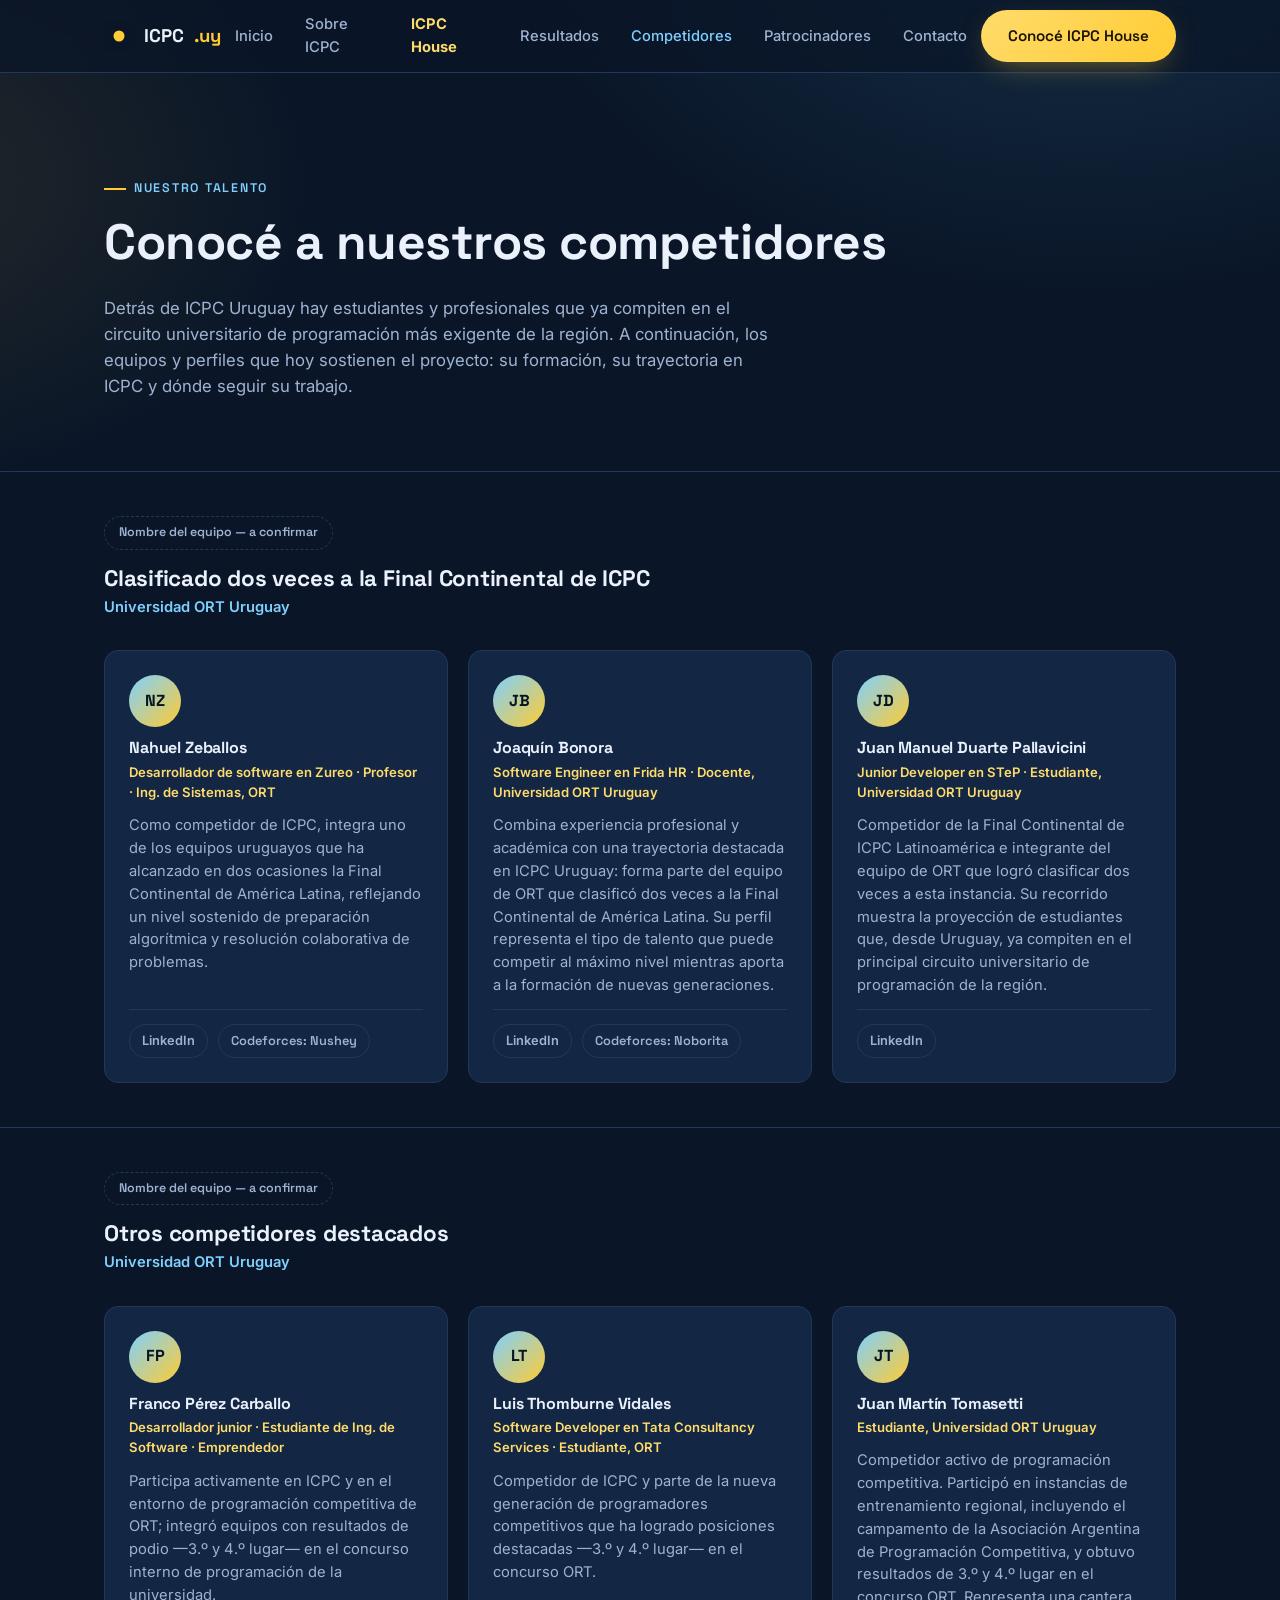
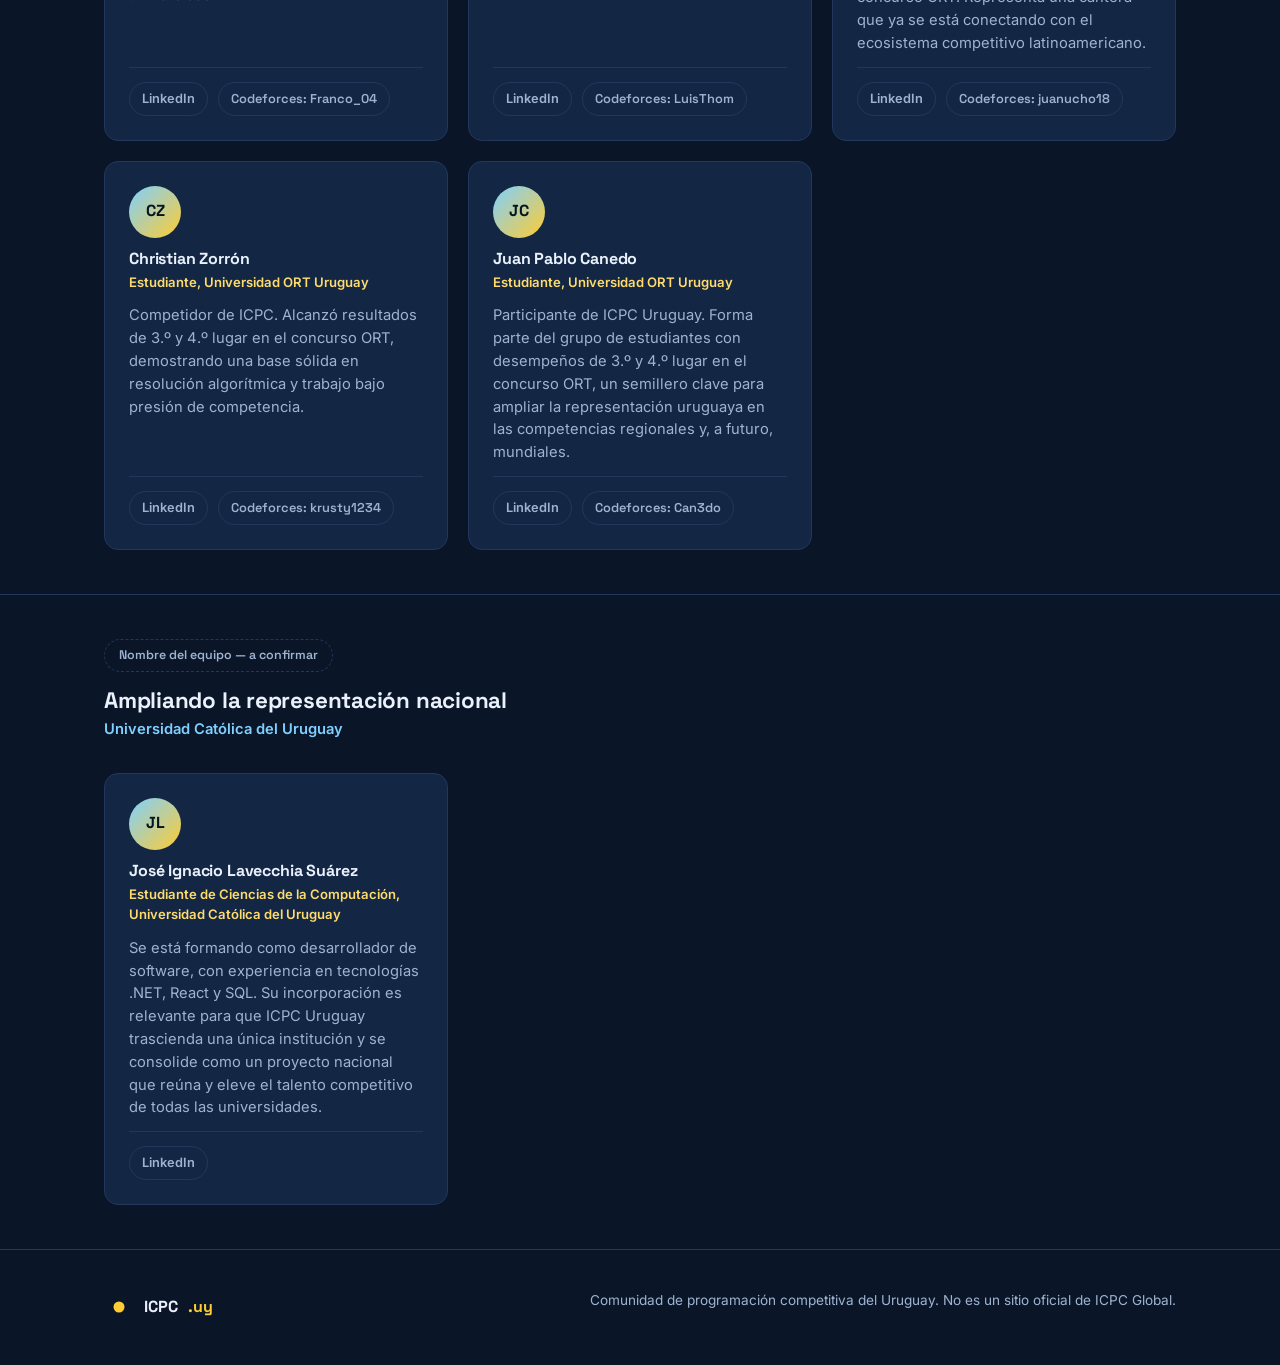
==== competidores.html @ 6113891c "Agregar página de Competidores agrupada por equipos Nueva página competidores.html con 3 bloques de " ====
<!doctype html>
<html lang="es-UY">
<head>
  <meta charset="UTF-8">
  <meta name="viewport" content="width=device-width, initial-scale=1">
  <title>Competidores — ICPC Uruguay</title>
  <meta name="description" content="Conocé a los equipos y competidores de ICPC Uruguay: estudiantes y profesionales que ya compiten en la Final Continental de ICPC Latinoamérica.">
  <link rel="icon" href="assets/favicon.svg" type="image/svg+xml">
  <link rel="preconnect" href="https://fonts.googleapis.com">
  <link rel="preconnect" href="https://fonts.gstatic.com" crossorigin>
  <link href="https://fonts.googleapis.com/css2?family=Inter:wght@400;500;600;700&family=Space+Grotesk:wght@500;600;700&display=swap" rel="stylesheet">
  <link rel="stylesheet" href="css/style.css">

  <meta property="og:title" content="Competidores — ICPC Uruguay">
  <meta property="og:description" content="Conocé a los equipos y competidores de ICPC Uruguay.">
  <meta property="og:type" content="website">
  <meta property="og:url" content="https://icpc.uy/competidores.html">
</head>
<body>

  <header class="site-header" id="site-header">
    <div class="container">
      <a href="index.html#inicio" class="brand">
        <span class="sun">
          <svg viewBox="0 0 64 64" xmlns="http://www.w3.org/2000/svg" aria-hidden="true">
            <circle cx="32" cy="32" r="16" fill="#ffcc33"/>
          </svg>
        </span>
        ICPC<span class="uy">.uy</span>
      </a>

      <nav class="main-nav" id="main-nav">
        <a href="index.html#inicio">Inicio</a>
        <a href="index.html#sobre-icpc">Sobre ICPC</a>
        <a href="index.html#icpc-house" class="highlight">ICPC House</a>
        <a href="index.html#resultados">Resultados</a>
        <a href="competidores.html" class="is-active">Competidores</a>
        <a href="index.html#patrocinadores">Patrocinadores</a>
        <a href="index.html#contacto">Contacto</a>
      </nav>

      <div class="header-cta">
        <a href="index.html#icpc-house" class="btn btn-primary">Conocé ICPC House</a>
        <button class="nav-toggle" id="nav-toggle" aria-label="Abrir menú" aria-expanded="false">
          <svg width="20" height="20" viewBox="0 0 24 24" fill="none" stroke="currentColor" stroke-width="2"><path d="M3 6h18M3 12h18M3 18h18"/></svg>
        </button>
      </div>
    </div>
  </header>

  <main>

    <!-- PAGE HEADER -->
    <section class="page-header">
      <div class="container">
        <div class="eyebrow">Nuestro talento</div>
        <h1 style="font-size:clamp(2.1rem,4.2vw,3.1rem);">Conocé a nuestros competidores</h1>
        <p class="page-lede">
          Detrás de ICPC Uruguay hay estudiantes y profesionales que ya compiten en el circuito universitario
          de programación más exigente de la región. A continuación, los equipos y perfiles que hoy sostienen
          el proyecto: su formación, su trayectoria en ICPC y dónde seguir su trabajo.
        </p>
      </div>
    </section>

    <!-- EQUIPO 1 -->
    <section class="section team-block">
      <div class="container">
        <div class="team-head">
          <span class="team-name-placeholder">Nombre del equipo — a confirmar</span>
          <h3>Clasificado dos veces a la Final Continental de ICPC</h3>
          <p class="team-tag">Universidad ORT Uruguay</p>
        </div>

        <div class="members-grid">
          <div class="member-card">
            <div class="member-avatar">NZ</div>
            <h4>Nahuel Zeballos</h4>
            <p class="member-role">Desarrollador de software en Zureo · Profesor · Ing. de Sistemas, ORT</p>
            <p class="member-bio">
              Como competidor de ICPC, integra uno de los equipos uruguayos que ha alcanzado en dos ocasiones
              la Final Continental de América Latina, reflejando un nivel sostenido de preparación algorítmica
              y resolución colaborativa de problemas.
            </p>
            <div class="member-links">
              <a href="https://www.linkedin.com/in/nahuel-zeballos/" target="_blank" rel="noopener">LinkedIn</a>
              <a class="cf" href="https://codeforces.com/profile/Nushey" target="_blank" rel="noopener">Codeforces: Nushey</a>
            </div>
          </div>

          <div class="member-card">
            <div class="member-avatar">JB</div>
            <h4>Joaquín Bonora</h4>
            <p class="member-role">Software Engineer en Frida HR · Docente, Universidad ORT Uruguay</p>
            <p class="member-bio">
              Combina experiencia profesional y académica con una trayectoria destacada en ICPC Uruguay: forma
              parte del equipo de ORT que clasificó dos veces a la Final Continental de América Latina. Su perfil
              representa el tipo de talento que puede competir al máximo nivel mientras aporta a la formación de
              nuevas generaciones.
            </p>
            <div class="member-links">
              <a href="https://www.linkedin.com/in/joaquin-bonora/" target="_blank" rel="noopener">LinkedIn</a>
              <a class="cf" href="https://codeforces.com/profile/Noborita" target="_blank" rel="noopener">Codeforces: Noborita</a>
            </div>
          </div>

          <div class="member-card">
            <div class="member-avatar">JD</div>
            <h4>Juan Manuel Duarte Pallavicini</h4>
            <p class="member-role">Junior Developer en STeP · Estudiante, Universidad ORT Uruguay</p>
            <p class="member-bio">
              Competidor de la Final Continental de ICPC Latinoamérica e integrante del equipo de ORT que logró
              clasificar dos veces a esta instancia. Su recorrido muestra la proyección de estudiantes que, desde
              Uruguay, ya compiten en el principal circuito universitario de programación de la región.
            </p>
            <div class="member-links">
              <a href="https://www.linkedin.com/in/juan-manuel-duarte-pallavicini/" target="_blank" rel="noopener">LinkedIn</a>
            </div>
          </div>
        </div>
      </div>
    </section>

    <!-- EQUIPO 2 -->
    <section class="section team-block">
      <div class="container">
        <div class="team-head">
          <span class="team-name-placeholder">Nombre del equipo — a confirmar</span>
          <h3>Otros competidores destacados</h3>
          <p class="team-tag">Universidad ORT Uruguay</p>
        </div>

        <div class="members-grid">
          <div class="member-card">
            <div class="member-avatar">FP</div>
            <h4>Franco Pérez Carballo</h4>
            <p class="member-role">Desarrollador junior · Estudiante de Ing. de Software · Emprendedor</p>
            <p class="member-bio">
              Participa activamente en ICPC y en el entorno de programación competitiva de ORT; integró equipos
              con resultados de podio —3.º y 4.º lugar— en el concurso interno de programación de la universidad.
            </p>
            <div class="member-links">
              <a href="https://www.linkedin.com/in/franco-perez-carballo/" target="_blank" rel="noopener">LinkedIn</a>
              <a class="cf" href="https://codeforces.com/profile/Franco_04" target="_blank" rel="noopener">Codeforces: Franco_04</a>
            </div>
          </div>

          <div class="member-card">
            <div class="member-avatar">LT</div>
            <h4>Luis Thomburne Vidales</h4>
            <p class="member-role">Software Developer en Tata Consultancy Services · Estudiante, ORT</p>
            <p class="member-bio">
              Competidor de ICPC y parte de la nueva generación de programadores competitivos que ha logrado
              posiciones destacadas —3.º y 4.º lugar— en el concurso ORT.
            </p>
            <div class="member-links">
              <a href="https://www.linkedin.com/in/luis-thomburne-vidales-6b3995282/" target="_blank" rel="noopener">LinkedIn</a>
              <a class="cf" href="https://codeforces.com/profile/LuisThom" target="_blank" rel="noopener">Codeforces: LuisThom</a>
            </div>
          </div>

          <div class="member-card">
            <div class="member-avatar">JT</div>
            <h4>Juan Martín Tomasetti</h4>
            <p class="member-role">Estudiante, Universidad ORT Uruguay</p>
            <p class="member-bio">
              Competidor activo de programación competitiva. Participó en instancias de entrenamiento regional,
              incluyendo el campamento de la Asociación Argentina de Programación Competitiva, y obtuvo resultados
              de 3.º y 4.º lugar en el concurso ORT. Representa una cantera que ya se está conectando con el
              ecosistema competitivo latinoamericano.
            </p>
            <div class="member-links">
              <a href="https://www.linkedin.com/in/juan-tomasetti/" target="_blank" rel="noopener">LinkedIn</a>
              <a class="cf" href="https://codeforces.com/profile/juanucho18" target="_blank" rel="noopener">Codeforces: juanucho18</a>
            </div>
          </div>

          <div class="member-card">
            <div class="member-avatar">CZ</div>
            <h4>Christian Zorrón</h4>
            <p class="member-role">Estudiante, Universidad ORT Uruguay</p>
            <p class="member-bio">
              Competidor de ICPC. Alcanzó resultados de 3.º y 4.º lugar en el concurso ORT, demostrando una base
              sólida en resolución algorítmica y trabajo bajo presión de competencia.
            </p>
            <div class="member-links">
              <a href="https://www.linkedin.com/in/christian-zorr%C3%B3n-260400266/" target="_blank" rel="noopener">LinkedIn</a>
              <a class="cf" href="https://codeforces.com/profile/krusty1234" target="_blank" rel="noopener">Codeforces: krusty1234</a>
            </div>
          </div>

          <div class="member-card">
            <div class="member-avatar">JC</div>
            <h4>Juan Pablo Canedo</h4>
            <p class="member-role">Estudiante, Universidad ORT Uruguay</p>
            <p class="member-bio">
              Participante de ICPC Uruguay. Forma parte del grupo de estudiantes con desempeños de 3.º y 4.º
              lugar en el concurso ORT, un semillero clave para ampliar la representación uruguaya en las
              competencias regionales y, a futuro, mundiales.
            </p>
            <div class="member-links">
              <a href="https://www.linkedin.com/in/juan-pablo-canedo-249768367/" target="_blank" rel="noopener">LinkedIn</a>
              <a class="cf" href="https://codeforces.com/profile/Can3do" target="_blank" rel="noopener">Codeforces: Can3do</a>
            </div>
          </div>
        </div>
      </div>
    </section>

    <!-- EQUIPO 3 -->
    <section class="section team-block">
      <div class="container">
        <div class="team-head">
          <span class="team-name-placeholder">Nombre del equipo — a confirmar</span>
          <h3>Ampliando la representación nacional</h3>
          <p class="team-tag">Universidad Católica del Uruguay</p>
        </div>

        <div class="members-grid">
          <div class="member-card">
            <div class="member-avatar">JL</div>
            <h4>José Ignacio Lavecchia Suárez</h4>
            <p class="member-role">Estudiante de Ciencias de la Computación, Universidad Católica del Uruguay</p>
            <p class="member-bio">
              Se está formando como desarrollador de software, con experiencia en tecnologías .NET, React y SQL.
              Su incorporación es relevante para que ICPC Uruguay trascienda una única institución y se consolide
              como un proyecto nacional que reúna y eleve el talento competitivo de todas las universidades.
            </p>
            <div class="member-links">
              <a href="https://www.linkedin.com/in/jose-ignacio-lavecchia-suarez/" target="_blank" rel="noopener">LinkedIn</a>
            </div>
          </div>
        </div>
      </div>
    </section>

  </main>

  <footer>
    <div class="container footer-row">
      <div class="brand" style="font-size:1rem;">
        <span class="sun">
          <svg viewBox="0 0 64 64" xmlns="http://www.w3.org/2000/svg" aria-hidden="true"><circle cx="32" cy="32" r="16" fill="#ffcc33"/></svg>
        </span>
        ICPC<span class="uy">.uy</span>
      </div>
      <p class="footer-note">Comunidad de programación competitiva del Uruguay. No es un sitio oficial de ICPC Global.</p>
    </div>
  </footer>

  <script src="js/main.js"></script>
</body>
</html>
---- css/style.css ----
/* ICPC Uruguay — estilos base */

:root {
  --bg: #0a1628;
  --bg-alt: #0f1e36;
  --surface: #132745;
  --surface-2: #17305a;
  --border: #22375c;
  --text: #eaf1fb;
  --text-dim: #9fb3d1;
  --sky: #4fb4e8;
  --sky-strong: #7fd0ff;
  --gold: #ffcc33;
  --gold-strong: #ffdb6b;
  --danger: #ff6b6b;
  --radius: 14px;
  --max: 1120px;
  --font-head: "Space Grotesk", "Inter", system-ui, sans-serif;
  --font-body: "Inter", system-ui, -apple-system, sans-serif;
}

* { box-sizing: border-box; }

html { scroll-behavior: smooth; }

body {
  margin: 0;
  background: var(--bg);
  color: var(--text);
  font-family: var(--font-body);
  line-height: 1.55;
  -webkit-font-smoothing: antialiased;
}

body::before {
  content: "";
  position: fixed;
  inset: 0;
  z-index: -1;
  background:
    radial-gradient(60rem 40rem at 85% -10%, rgba(79, 180, 232, 0.16), transparent 60%),
    radial-gradient(50rem 35rem at -10% 20%, rgba(255, 204, 51, 0.10), transparent 55%),
    var(--bg);
}

img, svg { max-width: 100%; display: block; }

a { color: inherit; text-decoration: none; }

.container {
  max-width: var(--max);
  margin: 0 auto;
  padding: 0 24px;
}

h1, h2, h3, h4 {
  font-family: var(--font-head);
  line-height: 1.15;
  margin: 0 0 .5em;
  letter-spacing: -0.01em;
}

h2 { font-size: clamp(1.7rem, 3.2vw, 2.4rem); }
h3 { font-size: 1.25rem; }

p { color: var(--text-dim); margin: 0 0 1em; }

.eyebrow {
  display: inline-flex;
  align-items: center;
  gap: 8px;
  font-family: var(--font-head);
  font-size: .78rem;
  font-weight: 600;
  letter-spacing: .14em;
  text-transform: uppercase;
  color: var(--sky-strong);
  margin-bottom: 14px;
}

.eyebrow::before {
  content: "";
  width: 22px;
  height: 2px;
  background: var(--gold);
  display: inline-block;
}

.section {
  padding: 96px 0;
  border-top: 1px solid var(--border);
}

.section-head {
  max-width: 640px;
  margin: 0 0 48px;
}

.section-head.center { margin-inline: auto; text-align: center; }

/* Buttons */
.btn {
  display: inline-flex;
  align-items: center;
  justify-content: center;
  gap: 8px;
  padding: 13px 26px;
  border-radius: 999px;
  font-family: var(--font-head);
  font-weight: 600;
  font-size: .95rem;
  border: 1px solid transparent;
  cursor: pointer;
  transition: transform .15s ease, box-shadow .15s ease, background .15s ease, border-color .15s ease;
  white-space: nowrap;
}

.btn:hover { transform: translateY(-2px); }

.btn-primary {
  background: linear-gradient(135deg, var(--gold-strong), var(--gold));
  color: #1a1200;
  box-shadow: 0 10px 30px -12px rgba(255, 204, 51, 0.55);
}

.btn-primary:hover { box-shadow: 0 14px 34px -10px rgba(255, 204, 51, 0.65); }

.btn-outline {
  background: transparent;
  color: var(--text);
  border-color: var(--border);
}

.btn-outline:hover { border-color: var(--sky); color: var(--sky-strong); }

.btn-sky {
  background: linear-gradient(135deg, var(--sky-strong), var(--sky));
  color: #051524;
}

/* Header */
.site-header {
  position: fixed;
  top: 0; left: 0; right: 0;
  z-index: 100;
  backdrop-filter: blur(14px);
  background: rgba(10, 22, 40, 0.72);
  border-bottom: 1px solid var(--border);
}

.site-header .container {
  display: flex;
  align-items: center;
  justify-content: space-between;
  height: 72px;
}

.brand {
  display: flex;
  align-items: center;
  gap: 10px;
  font-family: var(--font-head);
  font-weight: 700;
  font-size: 1.15rem;
}

.brand .sun {
  width: 30px; height: 30px;
  border-radius: 8px;
  background: var(--bg);
  display: grid;
  place-items: center;
}

.brand .sun svg { width: 22px; height: 22px; }

.brand .uy { color: var(--gold); }

nav.main-nav {
  display: flex;
  align-items: center;
  gap: 4px;
}

nav.main-nav a {
  padding: 10px 14px;
  border-radius: 999px;
  font-size: .92rem;
  font-weight: 500;
  color: var(--text-dim);
  transition: color .15s ease, background .15s ease;
}

nav.main-nav a:hover { color: var(--text); background: rgba(255,255,255,0.05); }

nav.main-nav a.is-active { color: var(--sky-strong); }

nav.main-nav a.highlight {
  color: var(--gold-strong);
  font-weight: 700;
}

.header-cta { display: flex; align-items: center; gap: 10px; }

.nav-toggle {
  display: none;
  background: transparent;
  border: 1px solid var(--border);
  border-radius: 10px;
  width: 42px; height: 42px;
  color: var(--text);
  cursor: pointer;
  align-items: center;
  justify-content: center;
}

/* Hero */
.hero {
  position: relative;
  padding: 172px 0 110px;
  overflow: hidden;
}

.hero-grid {
  display: grid;
  grid-template-columns: 1.1fr .9fr;
  gap: 56px;
  align-items: center;
}

.hero h1 {
  font-size: clamp(2.4rem, 5vw, 3.6rem);
}

.hero h1 .accent { color: var(--gold); }

.hero-lede {
  font-size: 1.1rem;
  max-width: 52ch;
}

.hero-actions {
  display: flex;
  gap: 14px;
  flex-wrap: wrap;
  margin-top: 30px;
}

.hero-stats {
  display: grid;
  grid-template-columns: repeat(3, 1fr);
  gap: 16px;
  margin-top: 56px;
  max-width: 640px;
}

.stat {
  padding: 18px;
  border: 1px solid var(--border);
  border-radius: var(--radius);
  background: rgba(255,255,255,0.02);
}

.stat .num {
  font-family: var(--font-head);
  font-size: 1.7rem;
  font-weight: 700;
  color: var(--sky-strong);
}

.stat .label {
  font-size: .82rem;
  color: var(--text-dim);
}

.hero-card {
  border: 1px solid var(--border);
  background: linear-gradient(180deg, var(--surface), var(--bg-alt));
  border-radius: 20px;
  padding: 28px;
  box-shadow: 0 30px 60px -30px rgba(0,0,0,0.6);
}

.hero-card .tag {
  display: inline-block;
  padding: 5px 12px;
  border-radius: 999px;
  background: rgba(255, 204, 51, 0.12);
  color: var(--gold-strong);
  font-size: .78rem;
  font-weight: 700;
  letter-spacing: .04em;
  margin-bottom: 16px;
}

.hero-card h3 { margin-bottom: 8px; }

.hero-card .deadline {
  display: flex;
  align-items: center;
  gap: 10px;
  margin-top: 20px;
  padding-top: 20px;
  border-top: 1px solid var(--border);
  font-family: var(--font-head);
  font-weight: 600;
  color: var(--sky-strong);
}

/* Logic path (about section) */
.path {
  display: grid;
  grid-template-columns: repeat(4, 1fr);
  gap: 16px;
}

.path-step {
  position: relative;
  padding: 22px 18px;
  border: 1px solid var(--border);
  border-radius: var(--radius);
  background: rgba(255,255,255,0.02);
}

.path-step .n {
  font-family: var(--font-head);
  font-size: .8rem;
  font-weight: 700;
  color: var(--gold);
  margin-bottom: 10px;
}

.path-step.is-current {
  border-color: var(--sky);
  background: rgba(79, 180, 232, 0.08);
}

.two-col {
  display: grid;
  grid-template-columns: 1fr 1fr;
  gap: 48px;
  align-items: start;
}

/* Timeline / results */
.timeline {
  display: grid;
  gap: 18px;
}

.timeline-item {
  display: grid;
  grid-template-columns: 90px 1fr;
  gap: 20px;
  padding: 20px 0;
  border-top: 1px solid var(--border);
}

.timeline-item:first-child { border-top: none; }

.timeline-item .year {
  font-family: var(--font-head);
  font-weight: 700;
  color: var(--gold-strong);
}

.timeline-item .badge {
  display: inline-block;
  margin-top: 8px;
  padding: 3px 10px;
  border-radius: 999px;
  background: rgba(79, 180, 232, 0.14);
  color: var(--sky-strong);
  font-size: .74rem;
  font-weight: 700;
}

/* ICPC House */
#icpc-house {
  background:
    linear-gradient(180deg, rgba(255, 204, 51, 0.05), transparent 40%),
    var(--bg-alt);
}

.house-banner {
  display: flex;
  align-items: center;
  justify-content: space-between;
  flex-wrap: wrap;
  gap: 20px;
  padding: 20px 26px;
  border-radius: var(--radius);
  border: 1px solid rgba(255, 204, 51, 0.35);
  background: rgba(255, 204, 51, 0.08);
  margin-bottom: 48px;
}

.house-banner .countdown-label {
  font-family: var(--font-head);
  font-weight: 700;
  color: var(--gold-strong);
}

.house-features {
  display: grid;
  grid-template-columns: repeat(3, 1fr);
  gap: 20px;
  margin: 40px 0;
}

.feature-card {
  padding: 26px;
  border-radius: var(--radius);
  border: 1px solid var(--border);
  background: var(--surface);
}

.feature-card .icon {
  width: 42px; height: 42px;
  border-radius: 12px;
  background: rgba(79, 180, 232, 0.14);
  display: grid;
  place-items: center;
  margin-bottom: 16px;
  color: var(--sky-strong);
}

.house-driver {
  display: flex;
  align-items: center;
  gap: 18px;
  flex-wrap: wrap;
  margin-top: 44px;
  padding: 26px;
  border-radius: var(--radius);
  border: 1px solid var(--border);
  background: rgba(255,255,255,0.02);
}

.driver-logo {
  font-family: var(--font-head);
  font-weight: 700;
  font-size: 1.2rem;
  padding: 12px 18px;
  border-radius: 10px;
  border: 1px solid var(--border);
  background: var(--bg);
  color: var(--text);
}

.house-steps {
  display: grid;
  grid-template-columns: repeat(3, 1fr);
  gap: 20px;
  margin-top: 40px;
}

.house-step {
  padding: 22px;
  border-radius: var(--radius);
  border: 1px dashed var(--border);
}

.house-step .n {
  display: inline-grid;
  place-items: center;
  width: 32px; height: 32px;
  border-radius: 999px;
  background: var(--sky);
  color: #051524;
  font-family: var(--font-head);
  font-weight: 700;
  margin-bottom: 12px;
}

/* Sponsors */
.sponsor-tiers { display: grid; gap: 28px; }

.sponsor-main {
  display: flex;
  align-items: center;
  gap: 24px;
  flex-wrap: wrap;
  padding: 30px;
  border-radius: var(--radius);
  border: 1px solid rgba(255, 204, 51, 0.35);
  background: rgba(255, 204, 51, 0.06);
}

.sponsor-grid {
  display: grid;
  grid-template-columns: repeat(4, 1fr);
  gap: 16px;
}

.sponsor-slot {
  padding: 28px 16px;
  border-radius: var(--radius);
  border: 1px dashed var(--border);
  text-align: center;
  color: var(--text-dim);
  font-size: .85rem;
}

/* Contact */
.contact-grid {
  display: grid;
  grid-template-columns: 1fr 1fr;
  gap: 40px;
}

.contact-card {
  padding: 30px;
  border-radius: var(--radius);
  border: 1px solid var(--border);
  background: var(--surface);
}

.contact-list { list-style: none; padding: 0; margin: 20px 0 0; display: grid; gap: 14px; }

.contact-list a {
  display: flex;
  align-items: center;
  gap: 12px;
  color: var(--text);
  font-weight: 600;
}

.contact-list a:hover { color: var(--sky-strong); }

/* Page header (subpages) */
.page-header {
  padding: 172px 0 56px;
}

.page-header .page-lede {
  max-width: 62ch;
  font-size: 1.05rem;
}

/* Competitors */
.team-block {
  padding: 44px 0;
  border-top: 1px solid var(--border);
}

.team-block:first-of-type {
  border-top: none;
  padding-top: 0;
}

.team-name-placeholder {
  display: inline-block;
  padding: 6px 14px;
  border-radius: 999px;
  border: 1px dashed var(--border);
  color: var(--text-dim);
  font-size: .78rem;
  font-family: var(--font-head);
  font-weight: 600;
  margin-bottom: 16px;
}

.team-head { margin-bottom: 32px; }

.team-head h3 {
  margin-bottom: 4px;
  font-size: 1.4rem;
}

.team-head .team-tag {
  margin: 0;
  color: var(--sky-strong);
  font-weight: 600;
  font-size: .92rem;
}

.members-grid {
  display: grid;
  grid-template-columns: repeat(3, 1fr);
  gap: 20px;
}

.member-card {
  display: flex;
  flex-direction: column;
  gap: 12px;
  padding: 24px;
  border-radius: var(--radius);
  border: 1px solid var(--border);
  background: var(--surface);
}

.member-avatar {
  width: 52px;
  height: 52px;
  border-radius: 50%;
  display: grid;
  place-items: center;
  background: linear-gradient(135deg, var(--sky-strong), var(--gold));
  color: #051524;
  font-family: var(--font-head);
  font-weight: 700;
  font-size: 1rem;
}

.member-card h4 { margin: 0; }

.member-role {
  margin: -8px 0 0;
  font-size: .82rem;
  font-weight: 600;
  color: var(--gold-strong);
}

.member-card p.member-bio {
  margin: 0;
  font-size: .92rem;
}

.member-links {
  display: flex;
  flex-wrap: wrap;
  gap: 10px;
  margin-top: auto;
  padding-top: 14px;
  border-top: 1px solid var(--border);
}

.member-links a {
  display: inline-flex;
  align-items: center;
  gap: 6px;
  padding: 6px 12px;
  border-radius: 999px;
  border: 1px solid var(--border);
  color: var(--text-dim);
  font-size: .8rem;
  font-weight: 600;
}

.member-links a:hover { color: var(--sky-strong); border-color: var(--sky); }

.member-links a.cf { font-family: "Space Grotesk", monospace; }

/* Footer */
footer {
  border-top: 1px solid var(--border);
  padding: 40px 0;
}

.footer-row {
  display: flex;
  justify-content: space-between;
  align-items: center;
  flex-wrap: wrap;
  gap: 16px;
}

.footer-note { font-size: .85rem; color: var(--text-dim); }

/* Responsive */
@media (max-width: 900px) {
  nav.main-nav { display: none; }
  .nav-toggle { display: inline-flex; }
  .hero-grid { grid-template-columns: 1fr; }
  .two-col { grid-template-columns: 1fr; }
  .path { grid-template-columns: repeat(2, 1fr); }
  .house-features { grid-template-columns: 1fr; }
  .house-steps { grid-template-columns: 1fr; }
  .sponsor-grid { grid-template-columns: repeat(2, 1fr); }
  .contact-grid { grid-template-columns: 1fr; }
  .hero-stats { grid-template-columns: repeat(3, 1fr); }
  .members-grid { grid-template-columns: 1fr; }
}

@media (max-width: 900px) {
  .site-header.nav-open nav.main-nav {
    display: flex;
    position: absolute;
    top: 72px; left: 0; right: 0;
    flex-direction: column;
    align-items: stretch;
    padding: 12px 24px 24px;
    background: var(--bg-alt);
    border-bottom: 1px solid var(--border);
    box-shadow: 0 20px 40px -20px rgba(0, 0, 0, 0.6);
    gap: 2px;
  }
}

@media (max-width: 560px) {
  .hero { padding-top: 140px; }
  .hero-stats { grid-template-columns: 1fr 1fr; }
  .page-header { padding-top: 140px; }
}
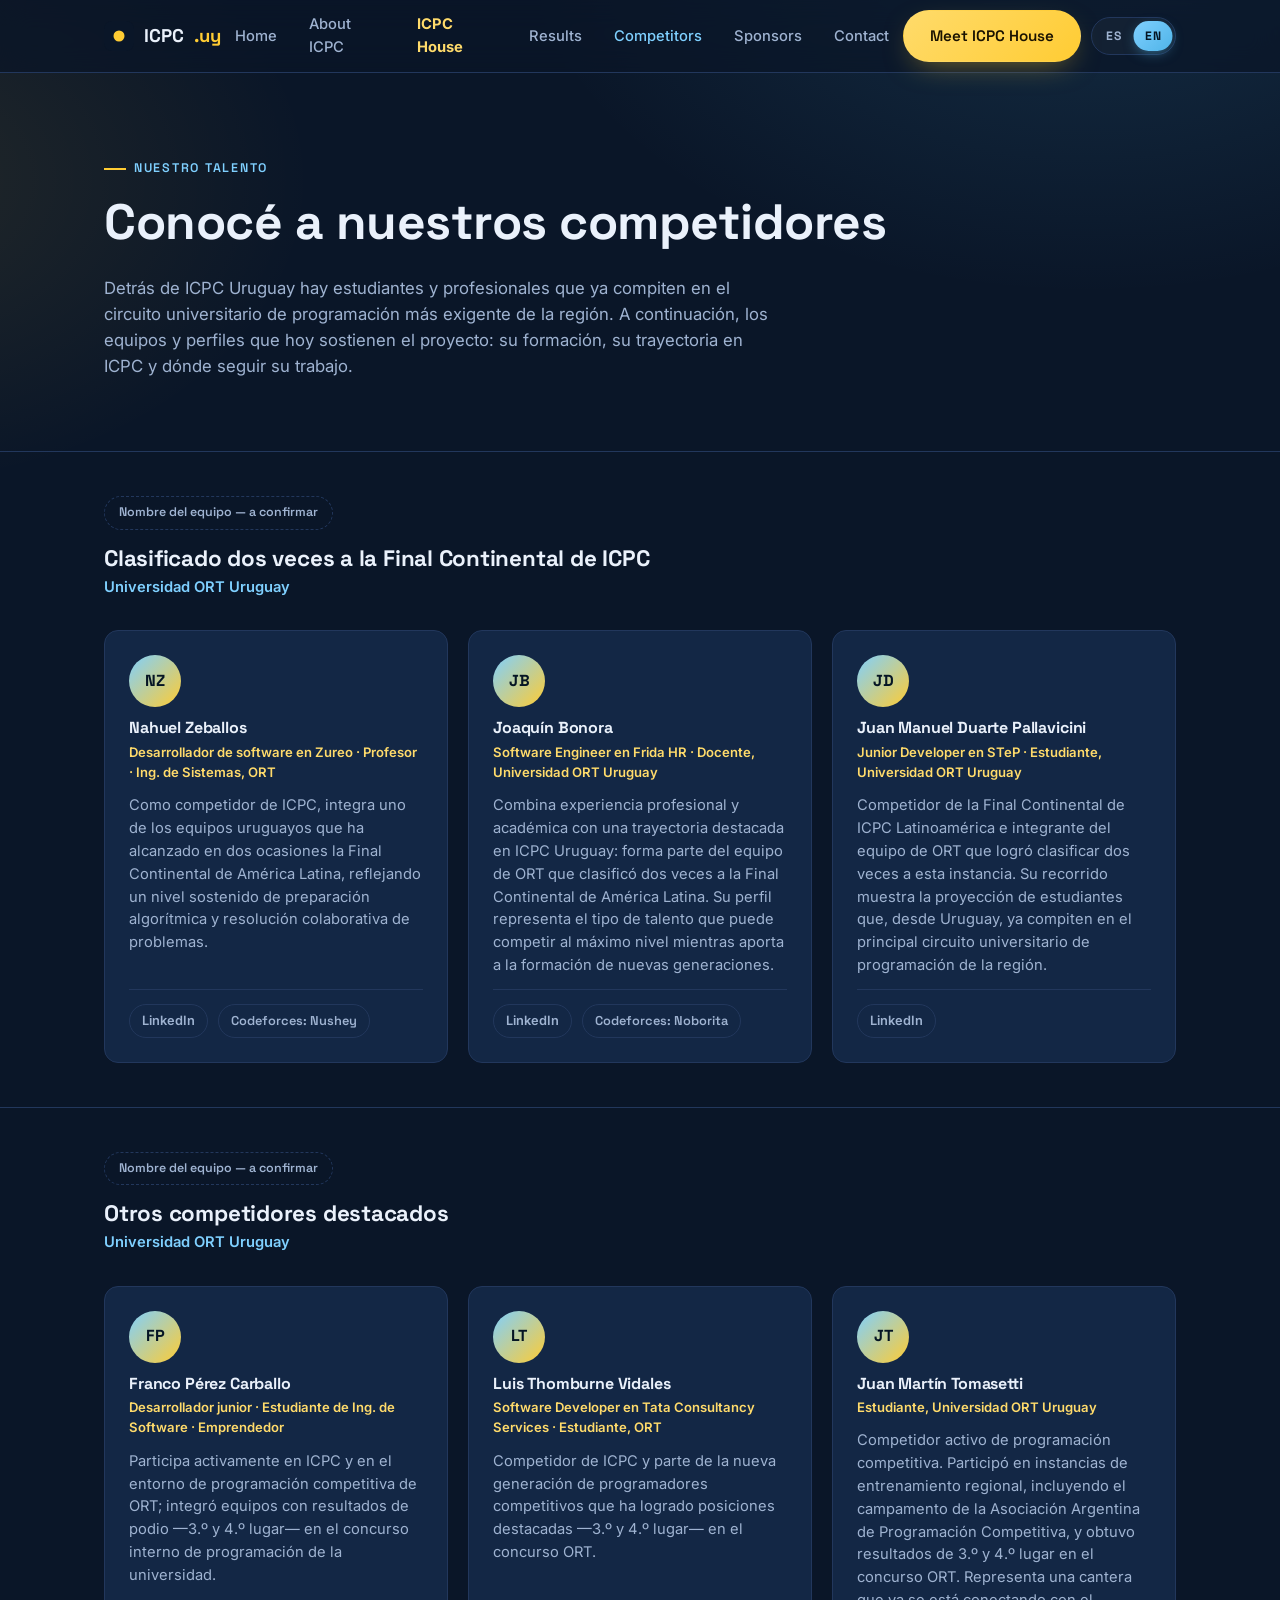
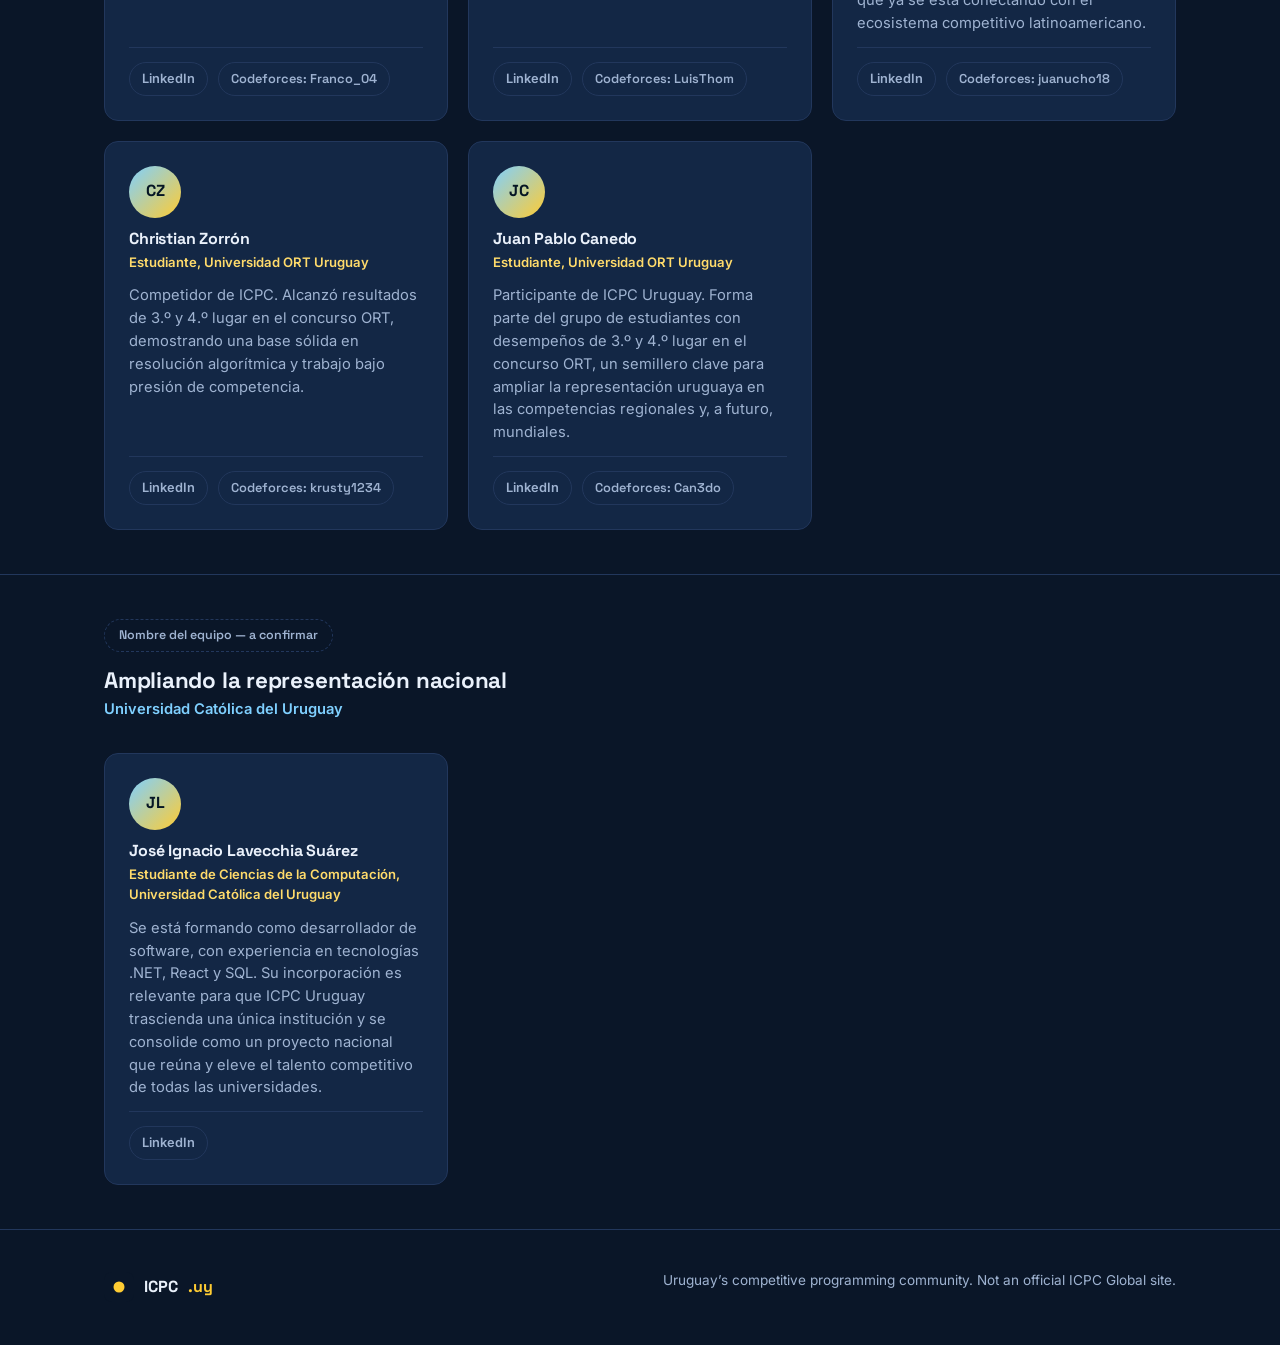
==== commit aab2b17a: "feat(competidores): agregar página de competidores agrupada por equipos Nueva página competidores.ht" ====
--- a/competidores.html
+++ b/competidores.html
@@ -9,7 +9,7 @@
   <link rel="preconnect" href="https://fonts.googleapis.com">
   <link rel="preconnect" href="https://fonts.gstatic.com" crossorigin>
   <link href="https://fonts.googleapis.com/css2?family=Inter:wght@400;500;600;700&family=Space+Grotesk:wght@500;600;700&display=swap" rel="stylesheet">
-  <link rel="stylesheet" href="css/style.css">
+  <link rel="stylesheet" href="css/style.css?v=3">
 
   <meta property="og:title" content="Competidores — ICPC Uruguay">
   <meta property="og:description" content="Conocé a los equipos y competidores de ICPC Uruguay.">
@@ -30,18 +30,23 @@
       </a>
 
       <nav class="main-nav" id="main-nav">
-        <a href="index.html#inicio">Inicio</a>
-        <a href="index.html#sobre-icpc">Sobre ICPC</a>
-        <a href="index.html#icpc-house" class="highlight">ICPC House</a>
-        <a href="index.html#resultados">Resultados</a>
-        <a href="competidores.html" class="is-active">Competidores</a>
-        <a href="index.html#patrocinadores">Patrocinadores</a>
-        <a href="index.html#contacto">Contacto</a>
+        <a href="index.html#inicio" data-i18n="nav.inicio">Home</a>
+        <a href="index.html#sobre-icpc" data-i18n="nav.sobre">About ICPC</a>
+        <a href="index.html#icpc-house" class="highlight" data-i18n="nav.house">ICPC House</a>
+        <a href="index.html#resultados" data-i18n="nav.resultados">Results</a>
+        <a href="competidores.html" class="is-active" data-i18n="nav.competidores">Competitors</a>
+        <a href="index.html#patrocinadores" data-i18n="nav.patrocinadores">Sponsors</a>
+        <a href="index.html#contacto" data-i18n="nav.contacto">Contact</a>
       </nav>
 
       <div class="header-cta">
-        <a href="index.html#icpc-house" class="btn btn-primary">Conocé ICPC House</a>
-        <button class="nav-toggle" id="nav-toggle" aria-label="Abrir menú" aria-expanded="false">
+        <a href="index.html#icpc-house" class="btn btn-primary" data-i18n="header.cta">Meet ICPC House</a>
+        <button class="lang-toggle" id="lang-toggle" type="button" aria-label="Switch language / Cambiar idioma">
+          <span class="lang-thumb" aria-hidden="true"></span>
+          <span class="lang-option" data-lang-option="es">ES</span>
+          <span class="lang-option" data-lang-option="en">EN</span>
+        </button>
+        <button class="nav-toggle" id="nav-toggle" data-i18n-attr-aria-label="header.toggleAria" aria-label="Open menu" aria-expanded="false">
           <svg width="20" height="20" viewBox="0 0 24 24" fill="none" stroke="currentColor" stroke-width="2"><path d="M3 6h18M3 12h18M3 18h18"/></svg>
         </button>
       </div>
@@ -244,10 +249,11 @@
         </span>
         ICPC<span class="uy">.uy</span>
       </div>
-      <p class="footer-note">Comunidad de programación competitiva del Uruguay. No es un sitio oficial de ICPC Global.</p>
+      <p class="footer-note" data-i18n="footer.note">Uruguay’s competitive programming community. Not an official ICPC Global site.</p>
     </div>
   </footer>
 
-  <script src="js/main.js"></script>
+  <script src="js/i18n.js?v=3"></script>
+  <script src="js/main.js?v=3"></script>
 </body>
 </html>
--- a/css/style.css
+++ b/css/style.css
@@ -133,11 +133,6 @@
 
 .btn-outline:hover { border-color: var(--sky); color: var(--sky-strong); }
 
-.btn-sky {
-  background: linear-gradient(135deg, var(--sky-strong), var(--sky));
-  color: #051524;
-}
-
 /* Header */
 .site-header {
   position: fixed;
@@ -214,97 +209,135 @@
   justify-content: center;
 }
 
-/* Hero */
+.lang-toggle {
+  position: relative;
+  display: inline-flex;
+  align-items: center;
+  gap: 2px;
+  background: rgba(255, 255, 255, 0.03);
+  border: 1px solid var(--border);
+  border-radius: 999px;
+  padding: 3px;
+  cursor: pointer;
+  transition: border-color .15s ease;
+}
+
+.lang-toggle:hover { border-color: var(--sky); }
+
+.lang-toggle:focus-visible {
+  outline: 2px solid var(--sky-strong);
+  outline-offset: 2px;
+}
+
+.lang-thumb {
+  position: absolute;
+  top: 3px;
+  left: 3px;
+  width: calc(50% - 3px);
+  height: calc(100% - 6px);
+  border-radius: 999px;
+  background: linear-gradient(135deg, var(--sky-strong), var(--sky));
+  box-shadow: 0 4px 14px -4px rgba(79, 180, 232, 0.65);
+  transition: transform .28s cubic-bezier(.65, 0, .35, 1);
+  z-index: 0;
+}
+
+.lang-toggle[data-active="en"] .lang-thumb { transform: translateX(100%); }
+
+.lang-option {
+  position: relative;
+  z-index: 1;
+  display: inline-block;
+  min-width: 26px;
+  padding: 7px 11px;
+  border-radius: 999px;
+  text-align: center;
+  font-family: var(--font-head);
+  font-size: .76rem;
+  font-weight: 700;
+  letter-spacing: .04em;
+  color: var(--text-dim);
+  transition: color .2s ease;
+}
+
+.lang-option.is-active { color: #051524; }
+
+/* Fondo fotografico. La foto va en ::before y el degradado en ::after,
+   ambos por debajo del contenido, que sube a z-index 1. La opacidad se
+   regula por seccion con --photo-opacity. */
+.has-photo { position: relative; isolation: isolate; }
+
+.has-photo > * { position: relative; z-index: 1; }
+
+.has-photo::before,
+.has-photo::after {
+  content: "";
+  position: absolute;
+  inset: 0;
+  z-index: 0;
+  pointer-events: none;
+}
+
+.has-photo::before {
+  background-image: var(--photo);
+  background-size: cover;
+  background-position: var(--photo-position, center);
+  opacity: var(--photo-opacity, .12);
+}
+
+.has-photo::after {
+  background: linear-gradient(180deg,
+    rgba(10, 22, 40, .82) 0%,
+    rgba(10, 22, 40, .45) 45%,
+    var(--bg) 100%);
+}
+
+/* Hero: ocupa el viewport completo, contenido centrado.
+   El padding superior es mayor que el inferior para compensar
+   el header fijo de 72px y que el bloque quede optimamente centrado. */
 .hero {
   position: relative;
-  padding: 172px 0 110px;
   overflow: hidden;
-}
-
-.hero-grid {
-  display: grid;
-  grid-template-columns: 1.1fr .9fr;
-  gap: 56px;
-  align-items: center;
-}
+  min-height: 100vh;
+  min-height: 100svh;
+  display: flex;
+  align-items: center;
+  padding: 128px 0 72px;
+  --photo: url("../assets/training-camp.jpg");
+  --photo-opacity: .30;
+}
+
+#resultados {
+  --photo: url("../assets/equipo.jpg");
+  --photo-opacity: .38;
+  /* Encuadre alto: las caras estan en la franja superior de la foto. */
+  --photo-position: center 25%;
+}
+
+.hero-inner { text-align: center; }
 
 .hero h1 {
-  font-size: clamp(2.4rem, 5vw, 3.6rem);
+  font-size: clamp(2.4rem, 5.5vw, 4rem);
+  max-width: 20ch;
+  margin-inline: auto;
+  text-wrap: balance;
 }
 
 .hero h1 .accent { color: var(--gold); }
 
 .hero-lede {
   font-size: 1.1rem;
-  max-width: 52ch;
+  max-width: 62ch;
+  margin-inline: auto;
+  text-wrap: pretty;
 }
 
 .hero-actions {
   display: flex;
   gap: 14px;
   flex-wrap: wrap;
-  margin-top: 30px;
-}
-
-.hero-stats {
-  display: grid;
-  grid-template-columns: repeat(3, 1fr);
-  gap: 16px;
-  margin-top: 56px;
-  max-width: 640px;
-}
-
-.stat {
-  padding: 18px;
-  border: 1px solid var(--border);
-  border-radius: var(--radius);
-  background: rgba(255,255,255,0.02);
-}
-
-.stat .num {
-  font-family: var(--font-head);
-  font-size: 1.7rem;
-  font-weight: 700;
-  color: var(--sky-strong);
-}
-
-.stat .label {
-  font-size: .82rem;
-  color: var(--text-dim);
-}
-
-.hero-card {
-  border: 1px solid var(--border);
-  background: linear-gradient(180deg, var(--surface), var(--bg-alt));
-  border-radius: 20px;
-  padding: 28px;
-  box-shadow: 0 30px 60px -30px rgba(0,0,0,0.6);
-}
-
-.hero-card .tag {
-  display: inline-block;
-  padding: 5px 12px;
-  border-radius: 999px;
-  background: rgba(255, 204, 51, 0.12);
-  color: var(--gold-strong);
-  font-size: .78rem;
-  font-weight: 700;
-  letter-spacing: .04em;
-  margin-bottom: 16px;
-}
-
-.hero-card h3 { margin-bottom: 8px; }
-
-.hero-card .deadline {
-  display: flex;
-  align-items: center;
-  gap: 10px;
-  margin-top: 20px;
-  padding-top: 20px;
-  border-top: 1px solid var(--border);
-  font-family: var(--font-head);
-  font-weight: 600;
-  color: var(--sky-strong);
+  justify-content: center;
+  margin-top: 34px;
 }
 
 /* Logic path (about section) */
@@ -330,9 +363,9 @@
   margin-bottom: 10px;
 }
 
-.path-step.is-current {
-  border-color: var(--sky);
-  background: rgba(79, 180, 232, 0.08);
+.path-step.is-goal {
+  border-color: var(--gold);
+  background: rgba(255, 204, 51, 0.08);
 }
 
 .two-col {
@@ -382,30 +415,17 @@
     var(--bg-alt);
 }
 
-.house-banner {
-  display: flex;
-  align-items: center;
-  justify-content: space-between;
-  flex-wrap: wrap;
-  gap: 20px;
-  padding: 20px 26px;
-  border-radius: var(--radius);
-  border: 1px solid rgba(255, 204, 51, 0.35);
-  background: rgba(255, 204, 51, 0.08);
-  margin-bottom: 48px;
-}
-
-.house-banner .countdown-label {
-  font-family: var(--font-head);
-  font-weight: 700;
-  color: var(--gold-strong);
-}
-
 .house-features {
   display: grid;
   grid-template-columns: repeat(3, 1fr);
   gap: 20px;
   margin: 40px 0;
+}
+
+/* Variante para listas de actividades: se acomodan solas sin filas huérfanas */
+.house-features--auto {
+  grid-template-columns: repeat(auto-fit, minmax(190px, 1fr));
+  margin-top: 20px;
 }
 
 .feature-card {
@@ -424,6 +444,85 @@
   margin-bottom: 16px;
   color: var(--sky-strong);
 }
+
+.goal-callout {
+  margin: 24px 0 0;
+  padding: 16px 20px;
+  border-left: 3px solid var(--gold);
+  background: rgba(255, 204, 51, 0.06);
+  border-radius: 0 var(--radius) var(--radius) 0;
+  color: var(--text);
+  font-size: 1.15rem;
+}
+
+.funding-goal {
+  padding: 26px 30px;
+  border-radius: var(--radius);
+  border: 1px solid rgba(255, 204, 51, 0.35);
+  background: rgba(255, 204, 51, 0.06);
+  margin: 40px 0 0;
+}
+
+.funding-goal-top {
+  display: flex;
+  align-items: center;
+  gap: 12px;
+  margin-bottom: 14px;
+}
+
+.funding-goal-icon { font-size: 1.25rem; line-height: 1; }
+
+.funding-goal-label {
+  font-family: var(--font-head);
+  font-size: .78rem;
+  font-weight: 700;
+  letter-spacing: .08em;
+  text-transform: uppercase;
+  color: var(--gold-strong);
+}
+
+/* El porcentaje se empuja al extremo opuesto del rotulo. */
+.funding-goal-pct {
+  margin-left: auto;
+  font-family: var(--font-head);
+  font-size: 1.5rem;
+  font-weight: 700;
+  color: var(--gold-strong);
+  line-height: 1;
+}
+
+.progress {
+  height: 12px;
+  border-radius: 999px;
+  background: rgba(255, 255, 255, 0.07);
+  overflow: hidden;
+}
+
+.progress-fill {
+  height: 100%;
+  border-radius: 999px;
+  background: linear-gradient(90deg, var(--gold), var(--gold-strong));
+  transition: width .6s cubic-bezier(.65, 0, .35, 1);
+}
+
+.funding-goal-amounts {
+  margin-top: 12px;
+  font-family: var(--font-head);
+  font-weight: 600;
+  color: var(--text);
+}
+
+/* En ancho holgado la descripcion y el CTA comparten fila; en angosto se apilan. */
+.funding-goal-foot {
+  display: flex;
+  align-items: center;
+  justify-content: space-between;
+  gap: 24px;
+  flex-wrap: wrap;
+  margin-top: 14px;
+}
+
+.funding-goal-foot p { margin: 0; max-width: 40ch; font-size: .92rem; }
 
 .house-driver {
   display: flex;
@@ -446,32 +545,10 @@
   border: 1px solid var(--border);
   background: var(--bg);
   color: var(--text);
-}
-
-.house-steps {
-  display: grid;
-  grid-template-columns: repeat(3, 1fr);
-  gap: 20px;
-  margin-top: 40px;
-}
-
-.house-step {
-  padding: 22px;
-  border-radius: var(--radius);
-  border: 1px dashed var(--border);
-}
-
-.house-step .n {
-  display: inline-grid;
-  place-items: center;
-  width: 32px; height: 32px;
-  border-radius: 999px;
-  background: var(--sky);
-  color: #051524;
-  font-family: var(--font-head);
-  font-weight: 700;
-  margin-bottom: 12px;
-}
+  transition: border-color .15s ease, color .15s ease;
+}
+
+a.driver-logo:hover { border-color: var(--sky); color: var(--sky-strong); }
 
 /* Sponsors */
 .sponsor-tiers { display: grid; gap: 28px; }
@@ -503,40 +580,40 @@
 }
 
 /* Contact */
-.contact-grid {
-  display: grid;
-  grid-template-columns: 1fr 1fr;
-  gap: 40px;
-}
-
-.contact-card {
-  padding: 30px;
-  border-radius: var(--radius);
-  border: 1px solid var(--border);
-  background: var(--surface);
-}
-
-.contact-list { list-style: none; padding: 0; margin: 20px 0 0; display: grid; gap: 14px; }
-
-.contact-list a {
-  display: flex;
+.contact-inner {
+  text-align: center;
+  max-width: 640px;
+  margin-inline: auto;
+}
+
+.contact-inner p { margin-bottom: 32px; }
+
+/* CTA grande: pill dorado. Se usa en recaudacion y en contacto. */
+.btn-xl {
+  display: inline-flex;
   align-items: center;
   gap: 12px;
-  color: var(--text);
-  font-weight: 600;
-}
-
-.contact-list a:hover { color: var(--sky-strong); }
+  padding: 20px 44px;
+  border-radius: 999px;
+  background: linear-gradient(135deg, var(--gold-strong), var(--gold));
+  color: #1a1200;
+  font-family: var(--font-head);
+  font-weight: 700;
+  font-size: 1.15rem;
+  box-shadow: 0 14px 36px -14px rgba(255, 204, 51, 0.6);
+  transition: transform .15s ease, box-shadow .15s ease;
+  white-space: nowrap;
+}
+
+.btn-xl:hover {
+  transform: translateY(-2px);
+  box-shadow: 0 18px 44px -12px rgba(255, 204, 51, 0.7);
+}
 
 /* Page header (subpages) */
-.page-header {
-  padding: 172px 0 56px;
-}
-
-.page-header .page-lede {
-  max-width: 62ch;
-  font-size: 1.05rem;
-}
+.page-header { padding: 152px 0 56px; }
+
+.page-header .page-lede { max-width: 62ch; font-size: 1.05rem; }
 
 /* Competitors */
 .team-block {
@@ -544,10 +621,7 @@
   border-top: 1px solid var(--border);
 }
 
-.team-block:first-of-type {
-  border-top: none;
-  padding-top: 0;
-}
+.team-block:first-of-type { border-top: none; padding-top: 0; }
 
 .team-name-placeholder {
   display: inline-block;
@@ -563,10 +637,7 @@
 
 .team-head { margin-bottom: 32px; }
 
-.team-head h3 {
-  margin-bottom: 4px;
-  font-size: 1.4rem;
-}
+.team-head h3 { margin-bottom: 4px; font-size: 1.4rem; }
 
 .team-head .team-tag {
   margin: 0;
@@ -613,10 +684,7 @@
   color: var(--gold-strong);
 }
 
-.member-card p.member-bio {
-  margin: 0;
-  font-size: .92rem;
-}
+.member-card p.member-bio { margin: 0; font-size: .92rem; }
 
 .member-links {
   display: flex;
@@ -637,6 +705,7 @@
   color: var(--text-dim);
   font-size: .8rem;
   font-weight: 600;
+  transition: color .15s ease, border-color .15s ease;
 }
 
 .member-links a:hover { color: var(--sky-strong); border-color: var(--sky); }
@@ -663,14 +732,10 @@
 @media (max-width: 900px) {
   nav.main-nav { display: none; }
   .nav-toggle { display: inline-flex; }
-  .hero-grid { grid-template-columns: 1fr; }
   .two-col { grid-template-columns: 1fr; }
   .path { grid-template-columns: repeat(2, 1fr); }
   .house-features { grid-template-columns: 1fr; }
-  .house-steps { grid-template-columns: 1fr; }
   .sponsor-grid { grid-template-columns: repeat(2, 1fr); }
-  .contact-grid { grid-template-columns: 1fr; }
-  .hero-stats { grid-template-columns: repeat(3, 1fr); }
   .members-grid { grid-template-columns: 1fr; }
 }
 
@@ -691,6 +756,18 @@
 
 @media (max-width: 560px) {
   .hero { padding-top: 140px; }
-  .hero-stats { grid-template-columns: 1fr 1fr; }
-  .page-header { padding-top: 140px; }
-}
+  .page-header { padding-top: 128px; }
+  /* El CTA del header no entra junto al logo, el switch de idioma y el
+     hamburguesa. Se oculta: el mismo destino esta en el menu y en el hero. */
+  .header-cta .btn-primary { display: none; }
+
+  /* A este ancho el pill con padding fijo se desborda de su contenedor:
+     pasa a ocupar el ancho completo y puede partir el texto antes que salirse. */
+  .btn-xl {
+    width: 100%;
+    justify-content: center;
+    padding: 18px 20px;
+    font-size: 1rem;
+    white-space: normal;
+  }
+}
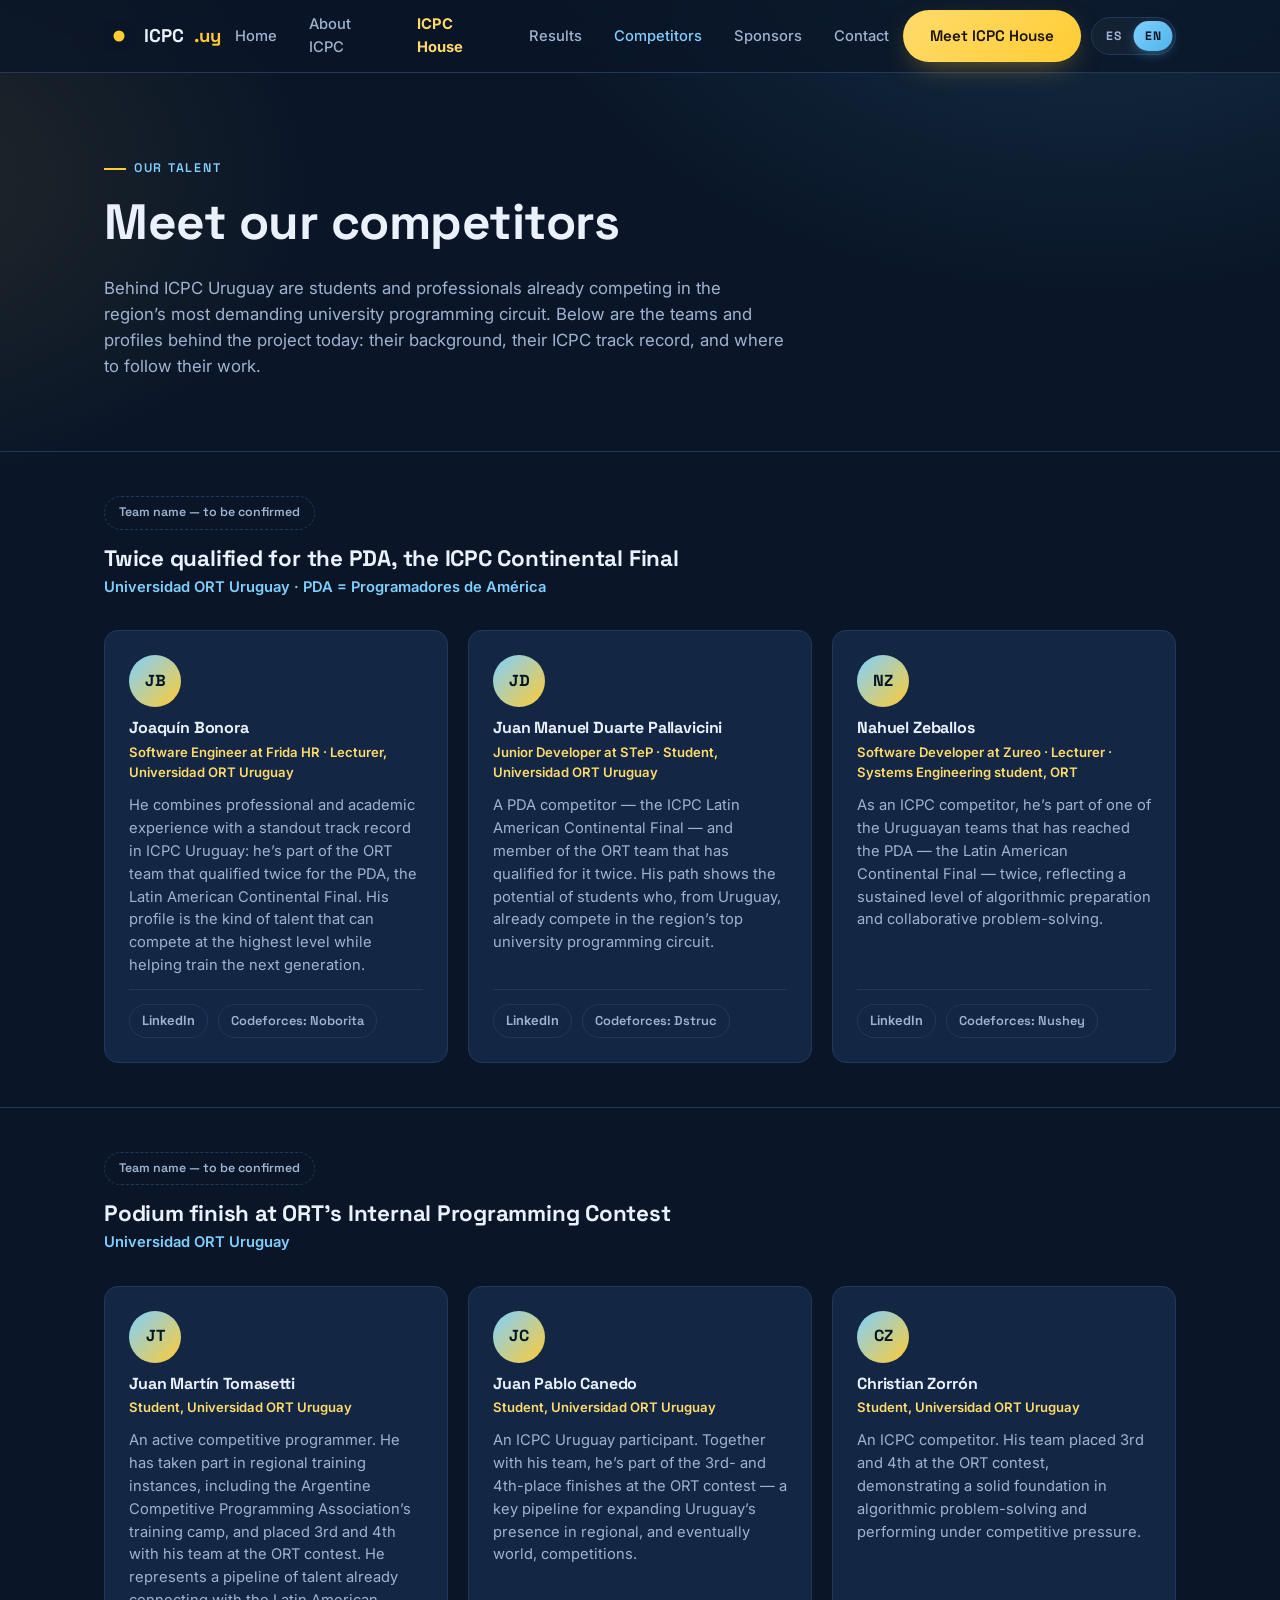
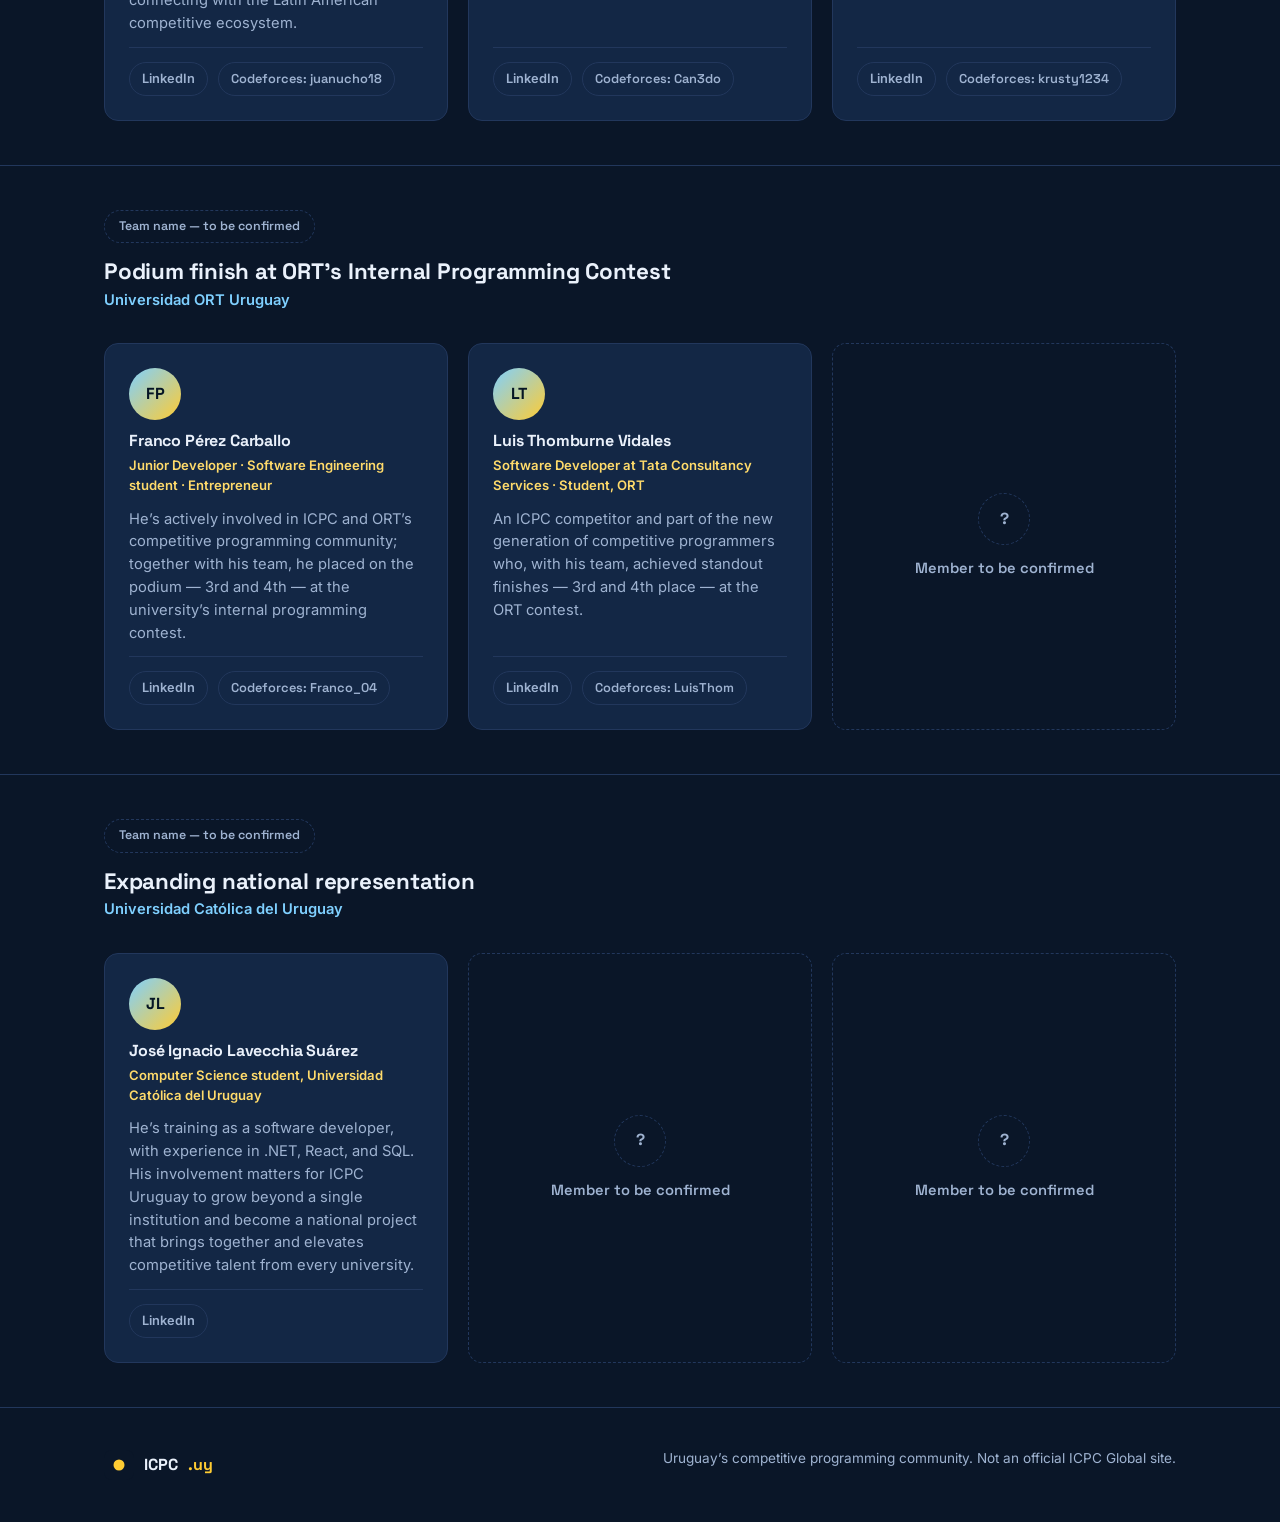
==== commit 173ca79b: "feat(competidores): reordenar equipos, agregar placeholders y rating de Codeforces Reagrupa a los co" ====
--- a/competidores.html
+++ b/competidores.html
@@ -9,7 +9,7 @@
   <link rel="preconnect" href="https://fonts.googleapis.com">
   <link rel="preconnect" href="https://fonts.gstatic.com" crossorigin>
   <link href="https://fonts.googleapis.com/css2?family=Inter:wght@400;500;600;700&family=Space+Grotesk:wght@500;600;700&display=swap" rel="stylesheet">
-  <link rel="stylesheet" href="css/style.css?v=3">
+  <link rel="stylesheet" href="css/style.css?v=4">
 
   <meta property="og:title" content="Competidores — ICPC Uruguay">
   <meta property="og:description" content="Conocé a los equipos y competidores de ICPC Uruguay.">
@@ -58,182 +58,172 @@
     <!-- PAGE HEADER -->
     <section class="page-header">
       <div class="container">
-        <div class="eyebrow">Nuestro talento</div>
-        <h1 style="font-size:clamp(2.1rem,4.2vw,3.1rem);">Conocé a nuestros competidores</h1>
-        <p class="page-lede">
-          Detrás de ICPC Uruguay hay estudiantes y profesionales que ya compiten en el circuito universitario
-          de programación más exigente de la región. A continuación, los equipos y perfiles que hoy sostienen
-          el proyecto: su formación, su trayectoria en ICPC y dónde seguir su trabajo.
-        </p>
-      </div>
-    </section>
-
-    <!-- EQUIPO 1 -->
-    <section class="section team-block">
-      <div class="container">
-        <div class="team-head">
-          <span class="team-name-placeholder">Nombre del equipo — a confirmar</span>
-          <h3>Clasificado dos veces a la Final Continental de ICPC</h3>
-          <p class="team-tag">Universidad ORT Uruguay</p>
-        </div>
-
-        <div class="members-grid">
+        <div class="eyebrow" data-i18n="competitors.eyebrow">Our talent</div>
+        <h1 style="font-size:clamp(2.1rem,4.2vw,3.1rem);" data-i18n="competitors.h1">Meet our competitors</h1>
+        <p class="page-lede" data-i18n="competitors.lede">Behind ICPC Uruguay are students and professionals already competing in the region’s most demanding university programming circuit. Below are the teams and profiles behind the project today: their background, their ICPC track record, and where to follow their work.</p>
+      </div>
+    </section>
+
+    <!-- EQUIPO A: PDA / Final Continental -->
+    <section class="section team-block">
+      <div class="container">
+        <div class="team-head">
+          <span class="team-name-placeholder" data-i18n="competitors.teamPlaceholder">Team name — to be confirmed</span>
+          <h3 data-i18n="competitors.teamA.h3">Twice qualified for the PDA, the ICPC Continental Final</h3>
+          <p class="team-tag" data-i18n="competitors.teamA.tag">Universidad ORT Uruguay · PDA = Programadores de América</p>
+        </div>
+
+        <div class="members-grid">
+          <div class="member-card">
+            <div class="member-avatar">JB</div>
+            <h4>Joaquín Bonora</h4>
+            <p class="member-role" data-i18n="competitors.bonora.role">Software Engineer at Frida HR · Lecturer, Universidad ORT Uruguay</p>
+            <p class="member-bio" data-i18n="competitors.bonora.bio">He combines professional and academic experience with a standout track record in ICPC Uruguay: he’s part of the ORT team that qualified twice for the PDA, the Latin American Continental Final. His profile is the kind of talent that can compete at the highest level while helping train the next generation.</p>
+            <div class="member-links">
+              <a href="https://www.linkedin.com/in/joaquin-bonora/" target="_blank" rel="noopener">LinkedIn</a>
+              <a class="cf" data-cf-handle="Noborita" href="https://codeforces.com/profile/Noborita" target="_blank" rel="noopener">Codeforces: Noborita</a>
+            </div>
+          </div>
+
+          <div class="member-card">
+            <div class="member-avatar">JD</div>
+            <h4>Juan Manuel Duarte Pallavicini</h4>
+            <p class="member-role" data-i18n="competitors.duarte.role">Junior Developer at STeP · Student, Universidad ORT Uruguay</p>
+            <p class="member-bio" data-i18n="competitors.duarte.bio">A PDA competitor — the ICPC Latin American Continental Final — and member of the ORT team that has qualified for it twice. His path shows the potential of students who, from Uruguay, already compete in the region’s top university programming circuit.</p>
+            <div class="member-links">
+              <a href="https://www.linkedin.com/in/juan-manuel-duarte-pallavicini/" target="_blank" rel="noopener">LinkedIn</a>
+              <a class="cf" data-cf-handle="Dstruc" href="https://codeforces.com/profile/Dstruc" target="_blank" rel="noopener">Codeforces: Dstruc</a>
+            </div>
+          </div>
+
           <div class="member-card">
             <div class="member-avatar">NZ</div>
             <h4>Nahuel Zeballos</h4>
-            <p class="member-role">Desarrollador de software en Zureo · Profesor · Ing. de Sistemas, ORT</p>
-            <p class="member-bio">
-              Como competidor de ICPC, integra uno de los equipos uruguayos que ha alcanzado en dos ocasiones
-              la Final Continental de América Latina, reflejando un nivel sostenido de preparación algorítmica
-              y resolución colaborativa de problemas.
-            </p>
+            <p class="member-role" data-i18n="competitors.zeballos.role">Software Developer at Zureo · Lecturer · Systems Engineering student, ORT</p>
+            <p class="member-bio" data-i18n="competitors.zeballos.bio">As an ICPC competitor, he’s part of one of the Uruguayan teams that has reached the PDA — the Latin American Continental Final — twice, reflecting a sustained level of algorithmic preparation and collaborative problem-solving.</p>
             <div class="member-links">
               <a href="https://www.linkedin.com/in/nahuel-zeballos/" target="_blank" rel="noopener">LinkedIn</a>
-              <a class="cf" href="https://codeforces.com/profile/Nushey" target="_blank" rel="noopener">Codeforces: Nushey</a>
-            </div>
-          </div>
-
-          <div class="member-card">
-            <div class="member-avatar">JB</div>
-            <h4>Joaquín Bonora</h4>
-            <p class="member-role">Software Engineer en Frida HR · Docente, Universidad ORT Uruguay</p>
-            <p class="member-bio">
-              Combina experiencia profesional y académica con una trayectoria destacada en ICPC Uruguay: forma
-              parte del equipo de ORT que clasificó dos veces a la Final Continental de América Latina. Su perfil
-              representa el tipo de talento que puede competir al máximo nivel mientras aporta a la formación de
-              nuevas generaciones.
-            </p>
-            <div class="member-links">
-              <a href="https://www.linkedin.com/in/joaquin-bonora/" target="_blank" rel="noopener">LinkedIn</a>
-              <a class="cf" href="https://codeforces.com/profile/Noborita" target="_blank" rel="noopener">Codeforces: Noborita</a>
-            </div>
-          </div>
-
-          <div class="member-card">
-            <div class="member-avatar">JD</div>
-            <h4>Juan Manuel Duarte Pallavicini</h4>
-            <p class="member-role">Junior Developer en STeP · Estudiante, Universidad ORT Uruguay</p>
-            <p class="member-bio">
-              Competidor de la Final Continental de ICPC Latinoamérica e integrante del equipo de ORT que logró
-              clasificar dos veces a esta instancia. Su recorrido muestra la proyección de estudiantes que, desde
-              Uruguay, ya compiten en el principal circuito universitario de programación de la región.
-            </p>
-            <div class="member-links">
-              <a href="https://www.linkedin.com/in/juan-manuel-duarte-pallavicini/" target="_blank" rel="noopener">LinkedIn</a>
-            </div>
-          </div>
-        </div>
-      </div>
-    </section>
-
-    <!-- EQUIPO 2 -->
-    <section class="section team-block">
-      <div class="container">
-        <div class="team-head">
-          <span class="team-name-placeholder">Nombre del equipo — a confirmar</span>
-          <h3>Otros competidores destacados</h3>
-          <p class="team-tag">Universidad ORT Uruguay</p>
+              <a class="cf" data-cf-handle="Nushey" href="https://codeforces.com/profile/Nushey" target="_blank" rel="noopener">Codeforces: Nushey</a>
+            </div>
+          </div>
+        </div>
+      </div>
+    </section>
+
+    <!-- EQUIPO B: Tomasetti, Canedo, Zorron -->
+    <section class="section team-block">
+      <div class="container">
+        <div class="team-head">
+          <span class="team-name-placeholder" data-i18n="competitors.teamPlaceholder">Team name — to be confirmed</span>
+          <h3 data-i18n="competitors.teamBC.h3">Podium finish at ORT’s Internal Programming Contest</h3>
+          <p class="team-tag" data-i18n="competitors.teamBC.tag">Universidad ORT Uruguay</p>
+        </div>
+
+        <div class="members-grid">
+          <div class="member-card">
+            <div class="member-avatar">JT</div>
+            <h4>Juan Martín Tomasetti</h4>
+            <p class="member-role" data-i18n="competitors.tomasetti.role">Student, Universidad ORT Uruguay</p>
+            <p class="member-bio" data-i18n="competitors.tomasetti.bio">An active competitive programmer. He has taken part in regional training instances, including the Argentine Competitive Programming Association’s training camp, and placed 3rd and 4th with his team at the ORT contest. He represents a pipeline of talent already connecting with the Latin American competitive ecosystem.</p>
+            <div class="member-links">
+              <a href="https://www.linkedin.com/in/juan-tomasetti/" target="_blank" rel="noopener">LinkedIn</a>
+              <a class="cf" data-cf-handle="juanucho18" href="https://codeforces.com/profile/juanucho18" target="_blank" rel="noopener">Codeforces: juanucho18</a>
+            </div>
+          </div>
+
+          <div class="member-card">
+            <div class="member-avatar">JC</div>
+            <h4>Juan Pablo Canedo</h4>
+            <p class="member-role" data-i18n="competitors.canedo.role">Student, Universidad ORT Uruguay</p>
+            <p class="member-bio" data-i18n="competitors.canedo.bio">An ICPC Uruguay participant. Together with his team, he’s part of the 3rd- and 4th-place finishes at the ORT contest — a key pipeline for expanding Uruguay’s presence in regional, and eventually world, competitions.</p>
+            <div class="member-links">
+              <a href="https://www.linkedin.com/in/juan-pablo-canedo-249768367/" target="_blank" rel="noopener">LinkedIn</a>
+              <a class="cf" data-cf-handle="Can3do" href="https://codeforces.com/profile/Can3do" target="_blank" rel="noopener">Codeforces: Can3do</a>
+            </div>
+          </div>
+
+          <div class="member-card">
+            <div class="member-avatar">CZ</div>
+            <h4>Christian Zorrón</h4>
+            <p class="member-role" data-i18n="competitors.zorron.role">Student, Universidad ORT Uruguay</p>
+            <p class="member-bio" data-i18n="competitors.zorron.bio">An ICPC competitor. His team placed 3rd and 4th at the ORT contest, demonstrating a solid foundation in algorithmic problem-solving and performing under competitive pressure.</p>
+            <div class="member-links">
+              <a href="https://www.linkedin.com/in/christian-zorr%C3%B3n-260400266/" target="_blank" rel="noopener">LinkedIn</a>
+              <a class="cf" data-cf-handle="krusty1234" href="https://codeforces.com/profile/krusty1234" target="_blank" rel="noopener">Codeforces: krusty1234</a>
+            </div>
+          </div>
+        </div>
+      </div>
+    </section>
+
+    <!-- EQUIPO C: Franco, Luis + placeholder -->
+    <section class="section team-block">
+      <div class="container">
+        <div class="team-head">
+          <span class="team-name-placeholder" data-i18n="competitors.teamPlaceholder">Team name — to be confirmed</span>
+          <h3 data-i18n="competitors.teamBC.h3">Podium finish at ORT’s Internal Programming Contest</h3>
+          <p class="team-tag" data-i18n="competitors.teamBC.tag">Universidad ORT Uruguay</p>
         </div>
 
         <div class="members-grid">
           <div class="member-card">
             <div class="member-avatar">FP</div>
             <h4>Franco Pérez Carballo</h4>
-            <p class="member-role">Desarrollador junior · Estudiante de Ing. de Software · Emprendedor</p>
-            <p class="member-bio">
-              Participa activamente en ICPC y en el entorno de programación competitiva de ORT; integró equipos
-              con resultados de podio —3.º y 4.º lugar— en el concurso interno de programación de la universidad.
-            </p>
+            <p class="member-role" data-i18n="competitors.franco.role">Junior Developer · Software Engineering student · Entrepreneur</p>
+            <p class="member-bio" data-i18n="competitors.franco.bio">He’s actively involved in ICPC and ORT’s competitive programming community; together with his team, he placed on the podium — 3rd and 4th — at the university’s internal programming contest.</p>
             <div class="member-links">
               <a href="https://www.linkedin.com/in/franco-perez-carballo/" target="_blank" rel="noopener">LinkedIn</a>
-              <a class="cf" href="https://codeforces.com/profile/Franco_04" target="_blank" rel="noopener">Codeforces: Franco_04</a>
+              <a class="cf" data-cf-handle="Franco_04" href="https://codeforces.com/profile/Franco_04" target="_blank" rel="noopener">Codeforces: Franco_04</a>
             </div>
           </div>
 
           <div class="member-card">
             <div class="member-avatar">LT</div>
             <h4>Luis Thomburne Vidales</h4>
-            <p class="member-role">Software Developer en Tata Consultancy Services · Estudiante, ORT</p>
-            <p class="member-bio">
-              Competidor de ICPC y parte de la nueva generación de programadores competitivos que ha logrado
-              posiciones destacadas —3.º y 4.º lugar— en el concurso ORT.
-            </p>
+            <p class="member-role" data-i18n="competitors.luis.role">Software Developer at Tata Consultancy Services · Student, ORT</p>
+            <p class="member-bio" data-i18n="competitors.luis.bio">An ICPC competitor and part of the new generation of competitive programmers who, with his team, achieved standout finishes — 3rd and 4th place — at the ORT contest.</p>
             <div class="member-links">
               <a href="https://www.linkedin.com/in/luis-thomburne-vidales-6b3995282/" target="_blank" rel="noopener">LinkedIn</a>
-              <a class="cf" href="https://codeforces.com/profile/LuisThom" target="_blank" rel="noopener">Codeforces: LuisThom</a>
-            </div>
-          </div>
-
-          <div class="member-card">
-            <div class="member-avatar">JT</div>
-            <h4>Juan Martín Tomasetti</h4>
-            <p class="member-role">Estudiante, Universidad ORT Uruguay</p>
-            <p class="member-bio">
-              Competidor activo de programación competitiva. Participó en instancias de entrenamiento regional,
-              incluyendo el campamento de la Asociación Argentina de Programación Competitiva, y obtuvo resultados
-              de 3.º y 4.º lugar en el concurso ORT. Representa una cantera que ya se está conectando con el
-              ecosistema competitivo latinoamericano.
-            </p>
-            <div class="member-links">
-              <a href="https://www.linkedin.com/in/juan-tomasetti/" target="_blank" rel="noopener">LinkedIn</a>
-              <a class="cf" href="https://codeforces.com/profile/juanucho18" target="_blank" rel="noopener">Codeforces: juanucho18</a>
-            </div>
-          </div>
-
-          <div class="member-card">
-            <div class="member-avatar">CZ</div>
-            <h4>Christian Zorrón</h4>
-            <p class="member-role">Estudiante, Universidad ORT Uruguay</p>
-            <p class="member-bio">
-              Competidor de ICPC. Alcanzó resultados de 3.º y 4.º lugar en el concurso ORT, demostrando una base
-              sólida en resolución algorítmica y trabajo bajo presión de competencia.
-            </p>
-            <div class="member-links">
-              <a href="https://www.linkedin.com/in/christian-zorr%C3%B3n-260400266/" target="_blank" rel="noopener">LinkedIn</a>
-              <a class="cf" href="https://codeforces.com/profile/krusty1234" target="_blank" rel="noopener">Codeforces: krusty1234</a>
-            </div>
-          </div>
-
-          <div class="member-card">
-            <div class="member-avatar">JC</div>
-            <h4>Juan Pablo Canedo</h4>
-            <p class="member-role">Estudiante, Universidad ORT Uruguay</p>
-            <p class="member-bio">
-              Participante de ICPC Uruguay. Forma parte del grupo de estudiantes con desempeños de 3.º y 4.º
-              lugar en el concurso ORT, un semillero clave para ampliar la representación uruguaya en las
-              competencias regionales y, a futuro, mundiales.
-            </p>
-            <div class="member-links">
-              <a href="https://www.linkedin.com/in/juan-pablo-canedo-249768367/" target="_blank" rel="noopener">LinkedIn</a>
-              <a class="cf" href="https://codeforces.com/profile/Can3do" target="_blank" rel="noopener">Codeforces: Can3do</a>
-            </div>
-          </div>
-        </div>
-      </div>
-    </section>
-
-    <!-- EQUIPO 3 -->
-    <section class="section team-block">
-      <div class="container">
-        <div class="team-head">
-          <span class="team-name-placeholder">Nombre del equipo — a confirmar</span>
-          <h3>Ampliando la representación nacional</h3>
-          <p class="team-tag">Universidad Católica del Uruguay</p>
+              <a class="cf" data-cf-handle="LuisThom" href="https://codeforces.com/profile/LuisThom" target="_blank" rel="noopener">Codeforces: LuisThom</a>
+            </div>
+          </div>
+
+          <div class="member-card is-placeholder">
+            <div class="member-avatar">?</div>
+            <p class="placeholder-label" data-i18n="competitors.memberPlaceholder">Member to be confirmed</p>
+          </div>
+        </div>
+      </div>
+    </section>
+
+    <!-- EQUIPO D: Universidad Catolica -->
+    <section class="section team-block">
+      <div class="container">
+        <div class="team-head">
+          <span class="team-name-placeholder" data-i18n="competitors.teamPlaceholder">Team name — to be confirmed</span>
+          <h3 data-i18n="competitors.teamD.h3">Expanding national representation</h3>
+          <p class="team-tag" data-i18n="competitors.teamD.tag">Universidad Católica del Uruguay</p>
         </div>
 
         <div class="members-grid">
           <div class="member-card">
             <div class="member-avatar">JL</div>
             <h4>José Ignacio Lavecchia Suárez</h4>
-            <p class="member-role">Estudiante de Ciencias de la Computación, Universidad Católica del Uruguay</p>
-            <p class="member-bio">
-              Se está formando como desarrollador de software, con experiencia en tecnologías .NET, React y SQL.
-              Su incorporación es relevante para que ICPC Uruguay trascienda una única institución y se consolide
-              como un proyecto nacional que reúna y eleve el talento competitivo de todas las universidades.
-            </p>
+            <p class="member-role" data-i18n="competitors.lavecchia.role">Computer Science student, Universidad Católica del Uruguay</p>
+            <p class="member-bio" data-i18n="competitors.lavecchia.bio">He’s training as a software developer, with experience in .NET, React, and SQL. His involvement matters for ICPC Uruguay to grow beyond a single institution and become a national project that brings together and elevates competitive talent from every university.</p>
             <div class="member-links">
               <a href="https://www.linkedin.com/in/jose-ignacio-lavecchia-suarez/" target="_blank" rel="noopener">LinkedIn</a>
             </div>
+          </div>
+
+          <div class="member-card is-placeholder">
+            <div class="member-avatar">?</div>
+            <p class="placeholder-label" data-i18n="competitors.memberPlaceholder">Member to be confirmed</p>
+          </div>
+
+          <div class="member-card is-placeholder">
+            <div class="member-avatar">?</div>
+            <p class="placeholder-label" data-i18n="competitors.memberPlaceholder">Member to be confirmed</p>
           </div>
         </div>
       </div>
@@ -253,7 +243,8 @@
     </div>
   </footer>
 
-  <script src="js/i18n.js?v=3"></script>
-  <script src="js/main.js?v=3"></script>
+  <script src="js/i18n.js?v=4"></script>
+  <script src="js/main.js?v=4"></script>
+  <script src="js/cf-ratings.js?v=4"></script>
 </body>
 </html>
--- a/css/style.css
+++ b/css/style.css
@@ -712,6 +712,42 @@
 
 .member-links a.cf { font-family: "Space Grotesk", monospace; }
 
+.cf-rating {
+  display: inline-flex;
+  align-items: center;
+  padding: 6px 12px;
+  border-radius: 999px;
+  border: 1px solid var(--border);
+  background: rgba(255, 255, 255, 0.03);
+  font-family: var(--font-head);
+  font-weight: 700;
+  font-size: .8rem;
+}
+
+/* Placeholder member cards: integrantes de equipo aun sin confirmar */
+.member-card.is-placeholder {
+  align-items: center;
+  justify-content: center;
+  text-align: center;
+  min-height: 168px;
+  border-style: dashed;
+  background: transparent;
+}
+
+.member-card.is-placeholder .member-avatar {
+  background: transparent;
+  border: 1px dashed var(--border);
+  color: var(--text-dim);
+}
+
+.member-card .placeholder-label {
+  margin: 0;
+  font-family: var(--font-head);
+  font-weight: 600;
+  font-size: .92rem;
+  color: var(--text-dim);
+}
+
 /* Footer */
 footer {
   border-top: 1px solid var(--border);
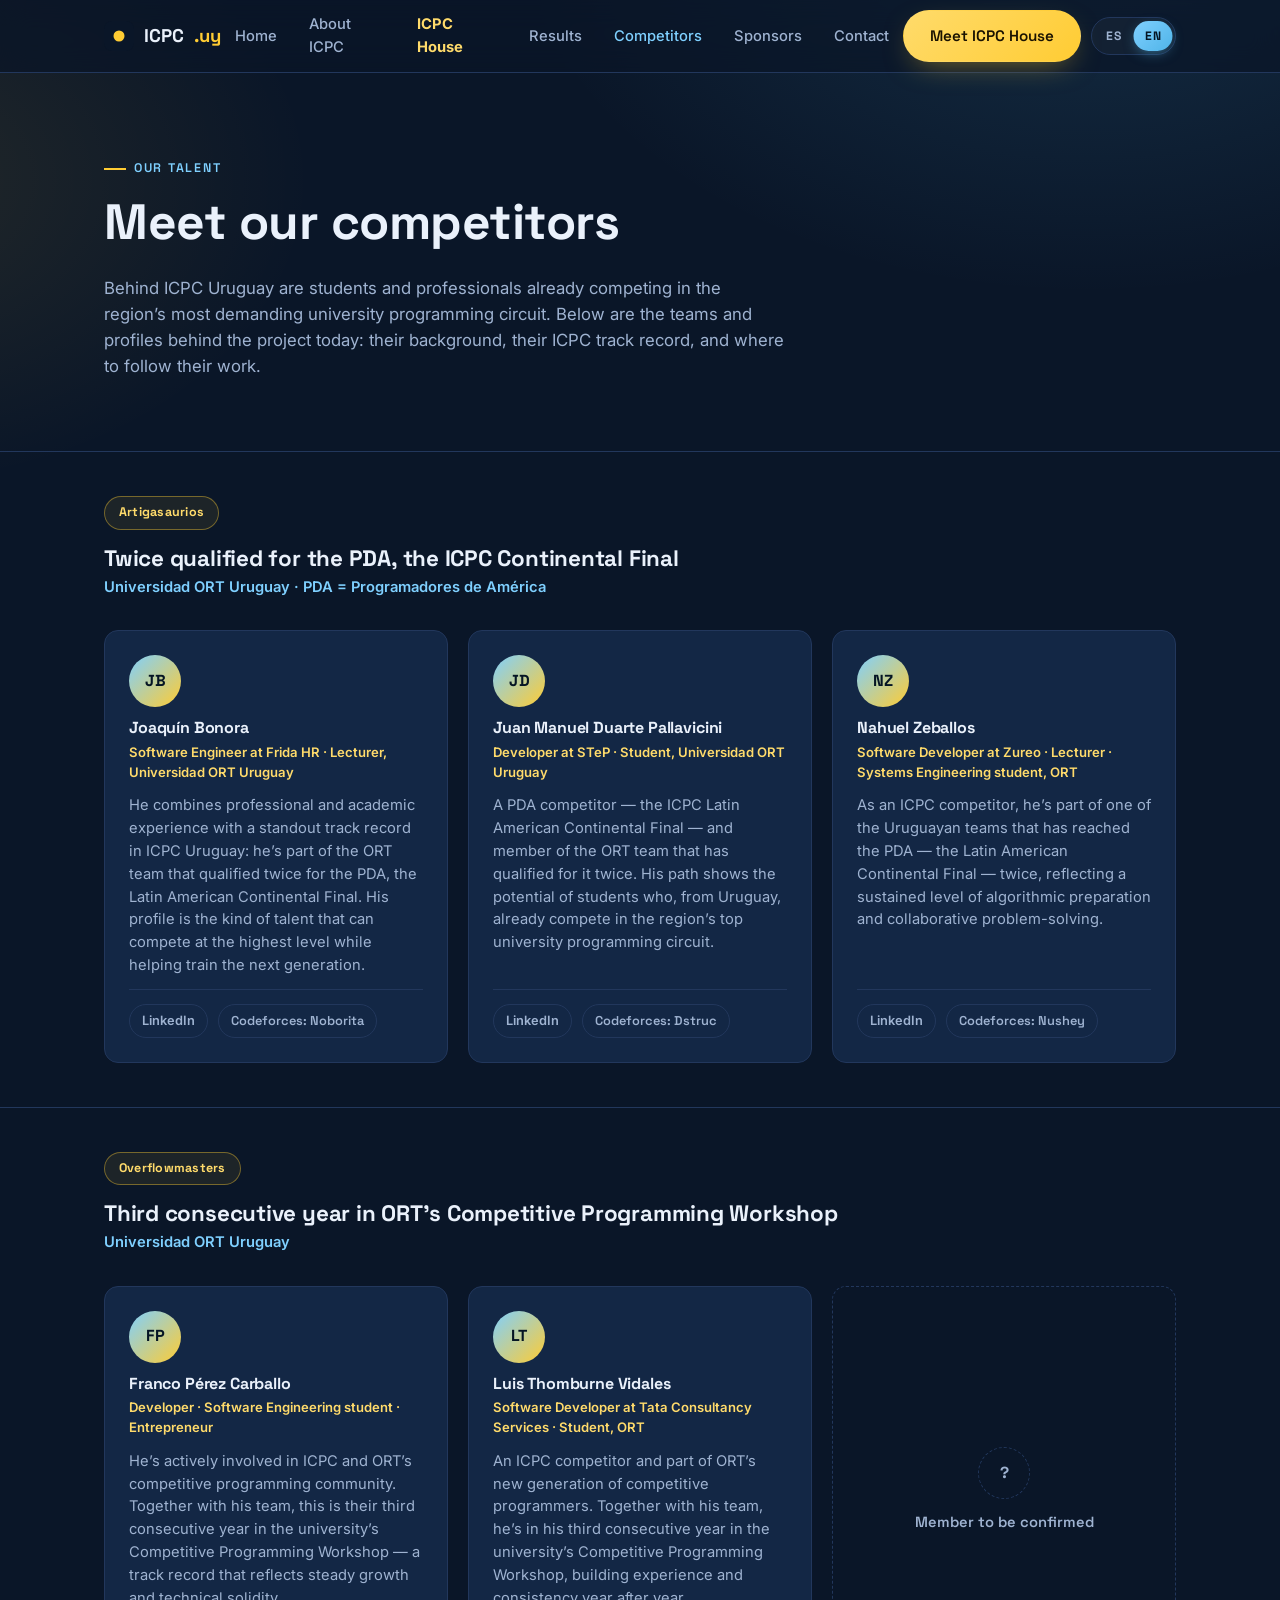
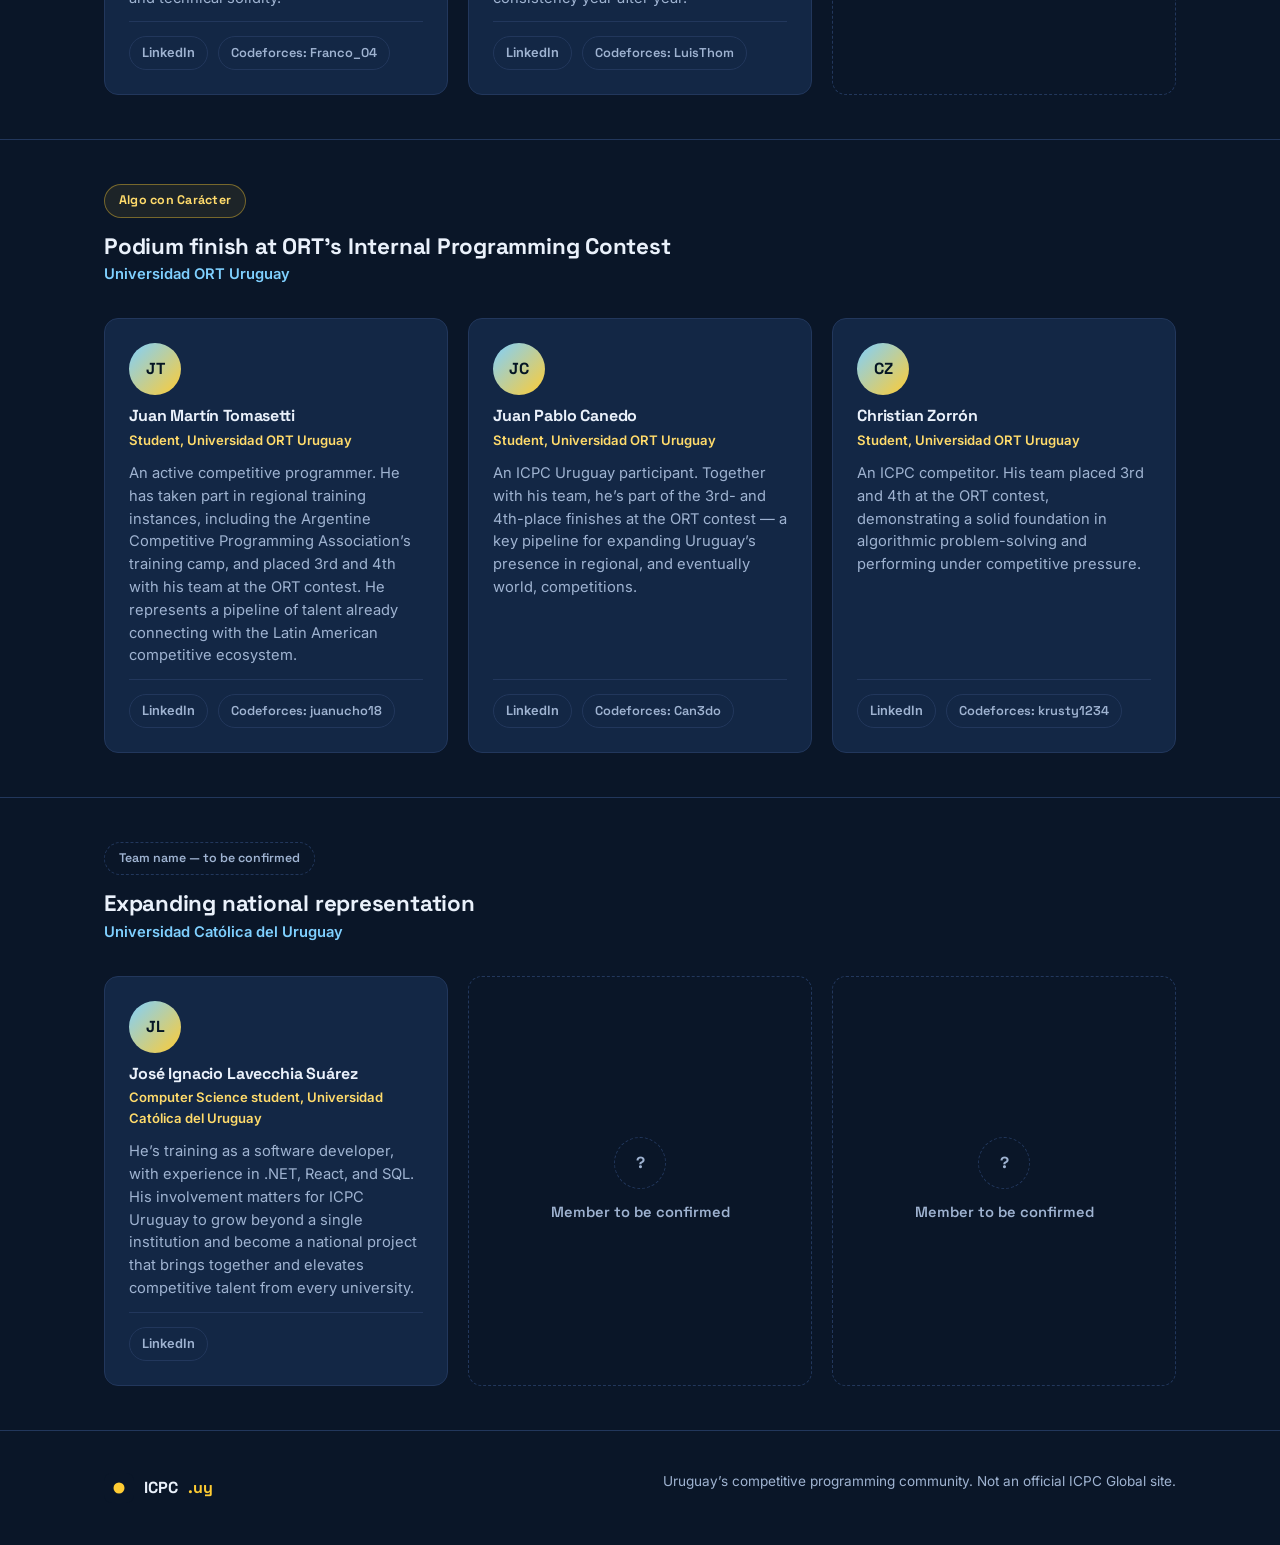
==== commit e35e48ce: "feat(competidores): nombres de equipo, orden, ELO en la burbuja y ajustes - Nombres de equipo confir" ====
--- a/competidores.html
+++ b/competidores.html
@@ -9,7 +9,7 @@
   <link rel="preconnect" href="https://fonts.googleapis.com">
   <link rel="preconnect" href="https://fonts.gstatic.com" crossorigin>
   <link href="https://fonts.googleapis.com/css2?family=Inter:wght@400;500;600;700&family=Space+Grotesk:wght@500;600;700&display=swap" rel="stylesheet">
-  <link rel="stylesheet" href="css/style.css?v=4">
+  <link rel="stylesheet" href="css/style.css?v=5">
 
   <meta property="og:title" content="Competidores — ICPC Uruguay">
   <meta property="og:description" content="Conocé a los equipos y competidores de ICPC Uruguay.">
@@ -64,11 +64,11 @@
       </div>
     </section>
 
-    <!-- EQUIPO A: PDA / Final Continental -->
-    <section class="section team-block">
-      <div class="container">
-        <div class="team-head">
-          <span class="team-name-placeholder" data-i18n="competitors.teamPlaceholder">Team name — to be confirmed</span>
+    <!-- EQUIPO: ARTIGASAURIOS (PDA / Final Continental) -->
+    <section class="section team-block">
+      <div class="container">
+        <div class="team-head">
+          <span class="team-name">Artigasaurios</span>
           <h3 data-i18n="competitors.teamA.h3">Twice qualified for the PDA, the ICPC Continental Final</h3>
           <p class="team-tag" data-i18n="competitors.teamA.tag">Universidad ORT Uruguay · PDA = Programadores de América</p>
         </div>
@@ -88,7 +88,7 @@
           <div class="member-card">
             <div class="member-avatar">JD</div>
             <h4>Juan Manuel Duarte Pallavicini</h4>
-            <p class="member-role" data-i18n="competitors.duarte.role">Junior Developer at STeP · Student, Universidad ORT Uruguay</p>
+            <p class="member-role" data-i18n="competitors.duarte.role">Developer at STeP · Student, Universidad ORT Uruguay</p>
             <p class="member-bio" data-i18n="competitors.duarte.bio">A PDA competitor — the ICPC Latin American Continental Final — and member of the ORT team that has qualified for it twice. His path shows the potential of students who, from Uruguay, already compete in the region’s top university programming circuit.</p>
             <div class="member-links">
               <a href="https://www.linkedin.com/in/juan-manuel-duarte-pallavicini/" target="_blank" rel="noopener">LinkedIn</a>
@@ -110,13 +110,53 @@
       </div>
     </section>
 
-    <!-- EQUIPO B: Tomasetti, Canedo, Zorron -->
-    <section class="section team-block">
-      <div class="container">
-        <div class="team-head">
-          <span class="team-name-placeholder" data-i18n="competitors.teamPlaceholder">Team name — to be confirmed</span>
-          <h3 data-i18n="competitors.teamBC.h3">Podium finish at ORT’s Internal Programming Contest</h3>
-          <p class="team-tag" data-i18n="competitors.teamBC.tag">Universidad ORT Uruguay</p>
+    <!-- EQUIPO: OVERFLOWMASTERS (Franco, Luis + placeholder) -->
+    <section class="section team-block">
+      <div class="container">
+        <div class="team-head">
+          <span class="team-name">Overflowmasters</span>
+          <h3 data-i18n="competitors.teamOverflow.h3">Third consecutive year in ORT’s Competitive Programming Workshop</h3>
+          <p class="team-tag" data-i18n="competitors.teamOverflow.tag">Universidad ORT Uruguay</p>
+        </div>
+
+        <div class="members-grid">
+          <div class="member-card">
+            <div class="member-avatar">FP</div>
+            <h4>Franco Pérez Carballo</h4>
+            <p class="member-role" data-i18n="competitors.franco.role">Developer · Software Engineering student · Entrepreneur</p>
+            <p class="member-bio" data-i18n="competitors.franco.bio">He’s actively involved in ICPC and ORT’s competitive programming community. Together with his team, this is their third consecutive year in the university’s Competitive Programming Workshop — a track record that reflects steady growth and technical solidity.</p>
+            <div class="member-links">
+              <a href="https://www.linkedin.com/in/franco-perez-carballo/" target="_blank" rel="noopener">LinkedIn</a>
+              <a class="cf" data-cf-handle="Franco_04" href="https://codeforces.com/profile/Franco_04" target="_blank" rel="noopener">Codeforces: Franco_04</a>
+            </div>
+          </div>
+
+          <div class="member-card">
+            <div class="member-avatar">LT</div>
+            <h4>Luis Thomburne Vidales</h4>
+            <p class="member-role" data-i18n="competitors.luis.role">Software Developer at Tata Consultancy Services · Student, ORT</p>
+            <p class="member-bio" data-i18n="competitors.luis.bio">An ICPC competitor and part of ORT’s new generation of competitive programmers. Together with his team, he’s in his third consecutive year in the university’s Competitive Programming Workshop, building experience and consistency year after year.</p>
+            <div class="member-links">
+              <a href="https://www.linkedin.com/in/luis-thomburne-vidales-6b3995282/" target="_blank" rel="noopener">LinkedIn</a>
+              <a class="cf" data-cf-handle="LuisThom" href="https://codeforces.com/profile/LuisThom" target="_blank" rel="noopener">Codeforces: LuisThom</a>
+            </div>
+          </div>
+
+          <div class="member-card is-placeholder">
+            <div class="member-avatar">?</div>
+            <p class="placeholder-label" data-i18n="competitors.memberPlaceholder">Member to be confirmed</p>
+          </div>
+        </div>
+      </div>
+    </section>
+
+    <!-- EQUIPO: ALGO CON CARÁCTER (Tomasetti, Canedo, Zorron) -->
+    <section class="section team-block">
+      <div class="container">
+        <div class="team-head">
+          <span class="team-name">Algo con Carácter</span>
+          <h3 data-i18n="competitors.teamAlgo.h3">Podium finish at ORT’s Internal Programming Contest</h3>
+          <p class="team-tag" data-i18n="competitors.teamAlgo.tag">Universidad ORT Uruguay</p>
         </div>
 
         <div class="members-grid">
@@ -151,46 +191,6 @@
               <a href="https://www.linkedin.com/in/christian-zorr%C3%B3n-260400266/" target="_blank" rel="noopener">LinkedIn</a>
               <a class="cf" data-cf-handle="krusty1234" href="https://codeforces.com/profile/krusty1234" target="_blank" rel="noopener">Codeforces: krusty1234</a>
             </div>
-          </div>
-        </div>
-      </div>
-    </section>
-
-    <!-- EQUIPO C: Franco, Luis + placeholder -->
-    <section class="section team-block">
-      <div class="container">
-        <div class="team-head">
-          <span class="team-name-placeholder" data-i18n="competitors.teamPlaceholder">Team name — to be confirmed</span>
-          <h3 data-i18n="competitors.teamBC.h3">Podium finish at ORT’s Internal Programming Contest</h3>
-          <p class="team-tag" data-i18n="competitors.teamBC.tag">Universidad ORT Uruguay</p>
-        </div>
-
-        <div class="members-grid">
-          <div class="member-card">
-            <div class="member-avatar">FP</div>
-            <h4>Franco Pérez Carballo</h4>
-            <p class="member-role" data-i18n="competitors.franco.role">Junior Developer · Software Engineering student · Entrepreneur</p>
-            <p class="member-bio" data-i18n="competitors.franco.bio">He’s actively involved in ICPC and ORT’s competitive programming community; together with his team, he placed on the podium — 3rd and 4th — at the university’s internal programming contest.</p>
-            <div class="member-links">
-              <a href="https://www.linkedin.com/in/franco-perez-carballo/" target="_blank" rel="noopener">LinkedIn</a>
-              <a class="cf" data-cf-handle="Franco_04" href="https://codeforces.com/profile/Franco_04" target="_blank" rel="noopener">Codeforces: Franco_04</a>
-            </div>
-          </div>
-
-          <div class="member-card">
-            <div class="member-avatar">LT</div>
-            <h4>Luis Thomburne Vidales</h4>
-            <p class="member-role" data-i18n="competitors.luis.role">Software Developer at Tata Consultancy Services · Student, ORT</p>
-            <p class="member-bio" data-i18n="competitors.luis.bio">An ICPC competitor and part of the new generation of competitive programmers who, with his team, achieved standout finishes — 3rd and 4th place — at the ORT contest.</p>
-            <div class="member-links">
-              <a href="https://www.linkedin.com/in/luis-thomburne-vidales-6b3995282/" target="_blank" rel="noopener">LinkedIn</a>
-              <a class="cf" data-cf-handle="LuisThom" href="https://codeforces.com/profile/LuisThom" target="_blank" rel="noopener">Codeforces: LuisThom</a>
-            </div>
-          </div>
-
-          <div class="member-card is-placeholder">
-            <div class="member-avatar">?</div>
-            <p class="placeholder-label" data-i18n="competitors.memberPlaceholder">Member to be confirmed</p>
           </div>
         </div>
       </div>
@@ -243,8 +243,8 @@
     </div>
   </footer>
 
-  <script src="js/i18n.js?v=4"></script>
-  <script src="js/main.js?v=4"></script>
-  <script src="js/cf-ratings.js?v=4"></script>
+  <script src="js/i18n.js?v=5"></script>
+  <script src="js/main.js?v=5"></script>
+  <script src="js/cf-ratings.js?v=5"></script>
 </body>
 </html>
--- a/css/style.css
+++ b/css/style.css
@@ -623,6 +623,20 @@
 
 .team-block:first-of-type { border-top: none; padding-top: 0; }
 
+.team-name {
+  display: inline-block;
+  padding: 6px 14px;
+  border-radius: 999px;
+  border: 1px solid rgba(255, 204, 51, 0.4);
+  background: rgba(255, 204, 51, 0.08);
+  color: var(--gold-strong);
+  font-size: .78rem;
+  font-family: var(--font-head);
+  font-weight: 700;
+  letter-spacing: .02em;
+  margin-bottom: 16px;
+}
+
 .team-name-placeholder {
   display: inline-block;
   padding: 6px 14px;
@@ -712,16 +726,8 @@
 
 .member-links a.cf { font-family: "Space Grotesk", monospace; }
 
-.cf-rating {
-  display: inline-flex;
-  align-items: center;
-  padding: 6px 12px;
-  border-radius: 999px;
-  border: 1px solid var(--border);
-  background: rgba(255, 255, 255, 0.03);
-  font-family: var(--font-head);
-  font-weight: 700;
-  font-size: .8rem;
+.cf-elo {
+  font-weight: 700;
 }
 
 /* Placeholder member cards: integrantes de equipo aun sin confirmar */
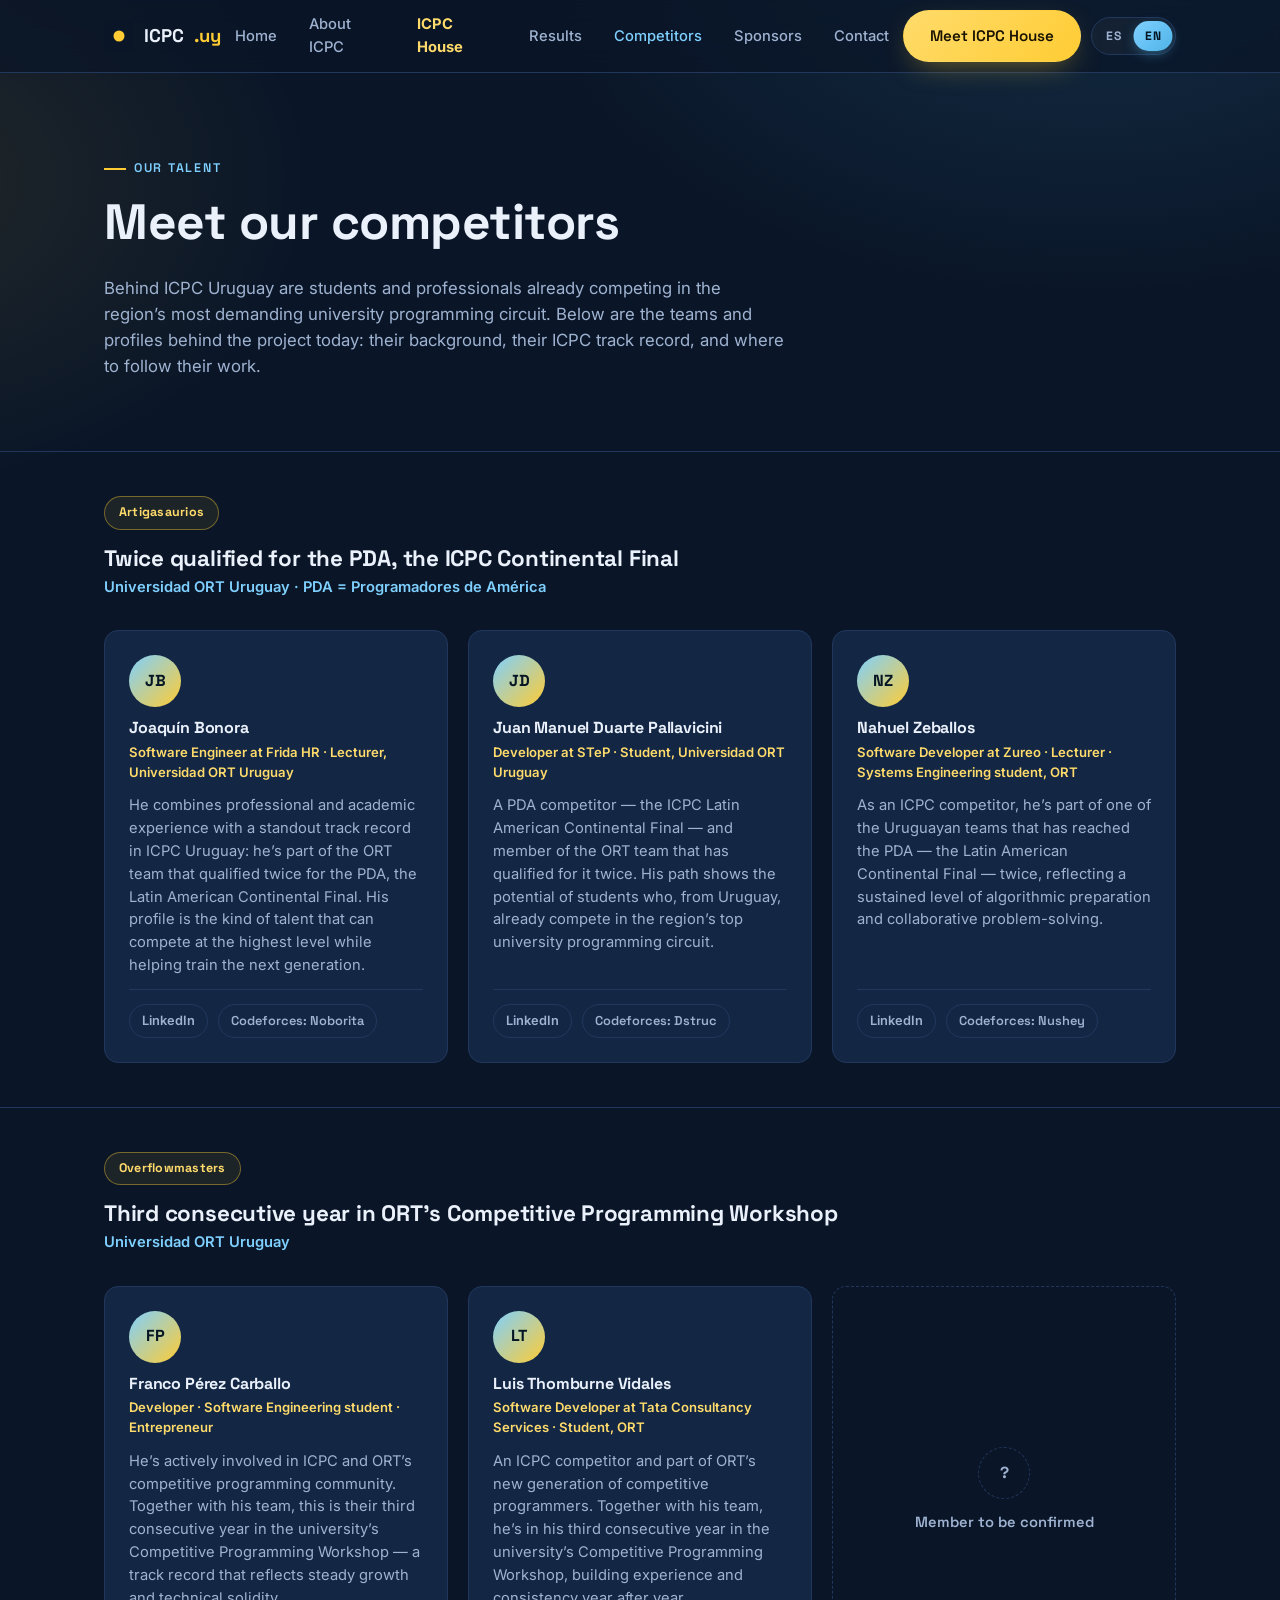
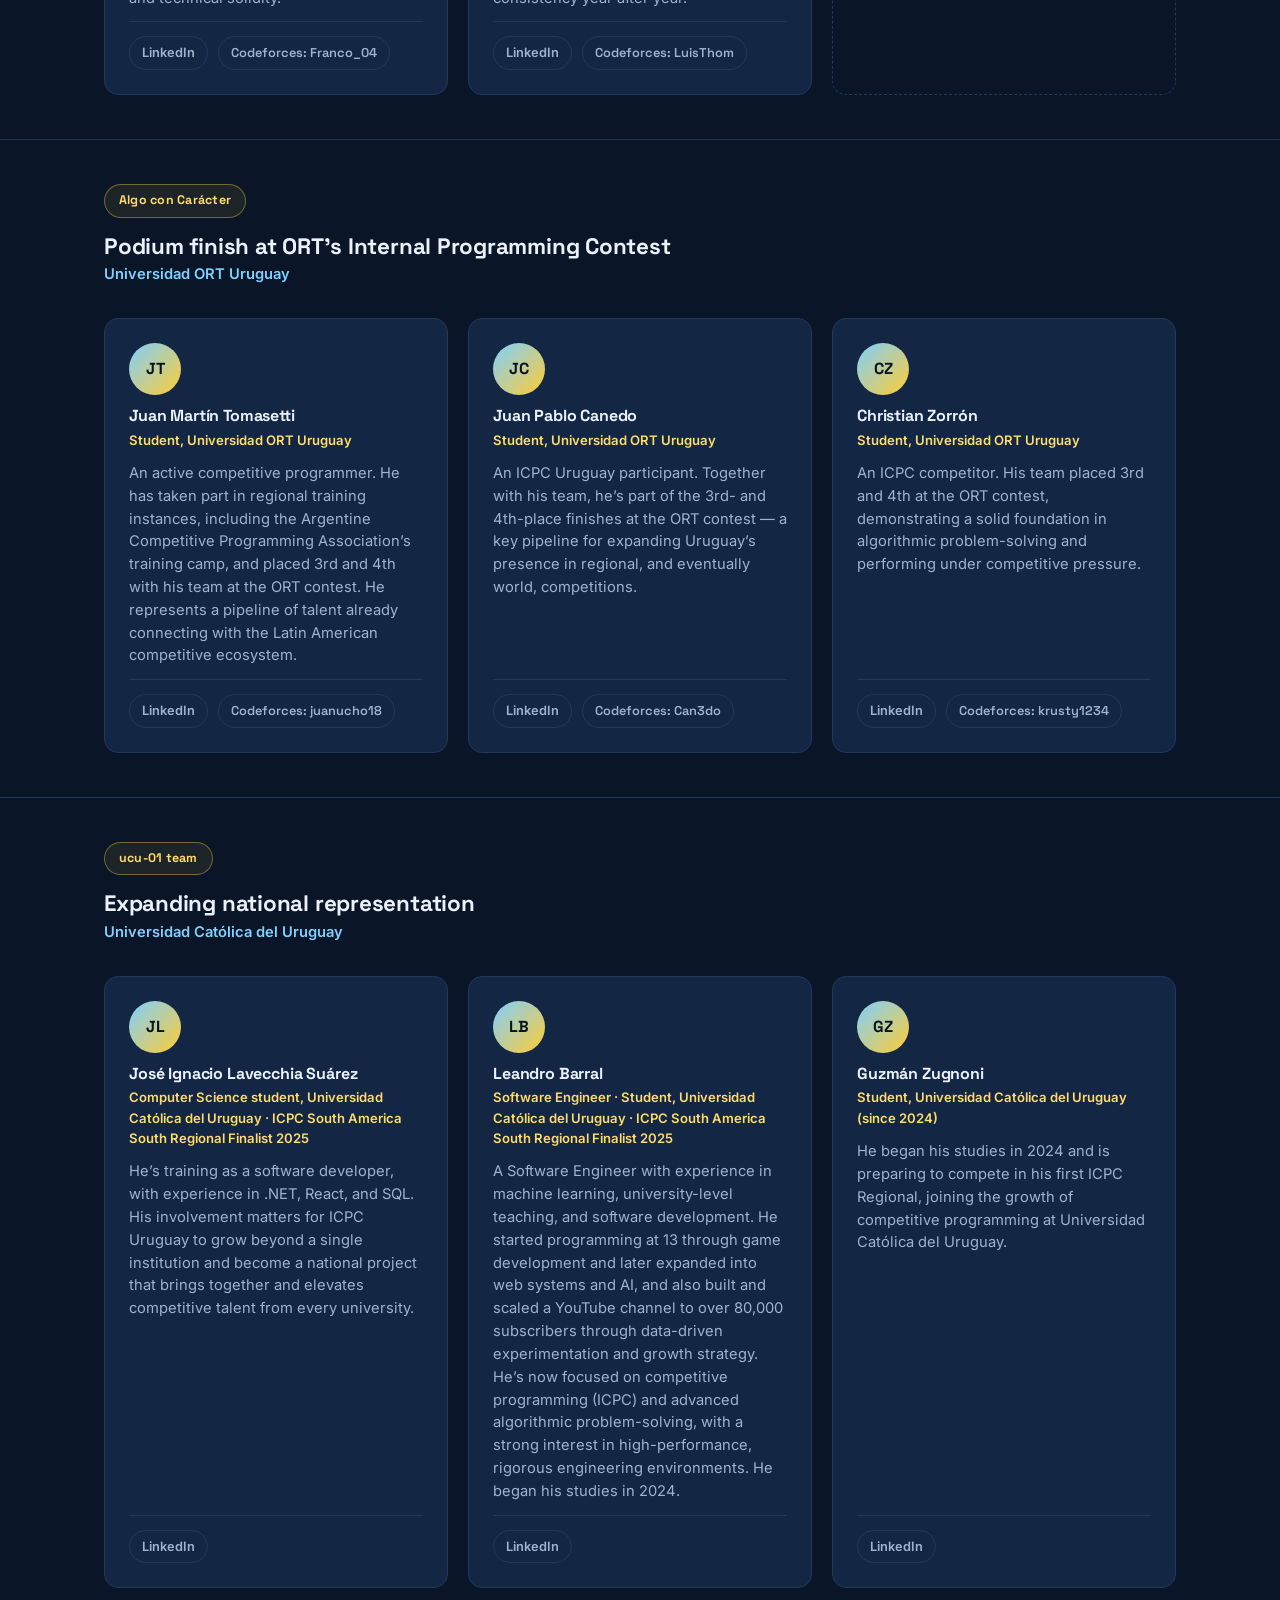
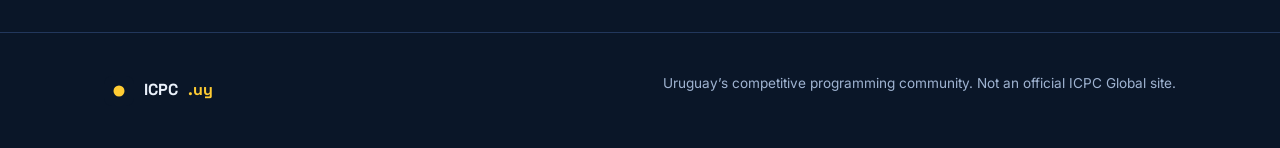
==== commit b4b6af6d: "feat(competidores): completar equipo de Universidad Católica (ucu-01 team) - Nombre de equipo confir" ====
--- a/competidores.html
+++ b/competidores.html
@@ -9,7 +9,7 @@
   <link rel="preconnect" href="https://fonts.googleapis.com">
   <link rel="preconnect" href="https://fonts.gstatic.com" crossorigin>
   <link href="https://fonts.googleapis.com/css2?family=Inter:wght@400;500;600;700&family=Space+Grotesk:wght@500;600;700&display=swap" rel="stylesheet">
-  <link rel="stylesheet" href="css/style.css?v=5">
+  <link rel="stylesheet" href="css/style.css?v=6">
 
   <meta property="og:title" content="Competidores — ICPC Uruguay">
   <meta property="og:description" content="Conocé a los equipos y competidores de ICPC Uruguay.">
@@ -196,11 +196,11 @@
       </div>
     </section>
 
-    <!-- EQUIPO D: Universidad Catolica -->
-    <section class="section team-block">
-      <div class="container">
-        <div class="team-head">
-          <span class="team-name-placeholder" data-i18n="competitors.teamPlaceholder">Team name — to be confirmed</span>
+    <!-- EQUIPO: UCU-01 TEAM (Universidad Catolica) -->
+    <section class="section team-block">
+      <div class="container">
+        <div class="team-head">
+          <span class="team-name">ucu-01 team</span>
           <h3 data-i18n="competitors.teamD.h3">Expanding national representation</h3>
           <p class="team-tag" data-i18n="competitors.teamD.tag">Universidad Católica del Uruguay</p>
         </div>
@@ -209,21 +209,31 @@
           <div class="member-card">
             <div class="member-avatar">JL</div>
             <h4>José Ignacio Lavecchia Suárez</h4>
-            <p class="member-role" data-i18n="competitors.lavecchia.role">Computer Science student, Universidad Católica del Uruguay</p>
+            <p class="member-role" data-i18n="competitors.lavecchia.role">Computer Science student, Universidad Católica del Uruguay · ICPC South America South Regional Finalist 2025</p>
             <p class="member-bio" data-i18n="competitors.lavecchia.bio">He’s training as a software developer, with experience in .NET, React, and SQL. His involvement matters for ICPC Uruguay to grow beyond a single institution and become a national project that brings together and elevates competitive talent from every university.</p>
             <div class="member-links">
               <a href="https://www.linkedin.com/in/jose-ignacio-lavecchia-suarez/" target="_blank" rel="noopener">LinkedIn</a>
             </div>
           </div>
 
-          <div class="member-card is-placeholder">
-            <div class="member-avatar">?</div>
-            <p class="placeholder-label" data-i18n="competitors.memberPlaceholder">Member to be confirmed</p>
-          </div>
-
-          <div class="member-card is-placeholder">
-            <div class="member-avatar">?</div>
-            <p class="placeholder-label" data-i18n="competitors.memberPlaceholder">Member to be confirmed</p>
+          <div class="member-card">
+            <div class="member-avatar">LB</div>
+            <h4>Leandro Barral</h4>
+            <p class="member-role" data-i18n="competitors.leandro.role">Software Engineer · Student, Universidad Católica del Uruguay · ICPC South America South Regional Finalist 2025</p>
+            <p class="member-bio" data-i18n="competitors.leandro.bio">A Software Engineer with experience in machine learning, university-level teaching, and software development. He started programming at 13 through game development and later expanded into web systems and AI, and also built and scaled a YouTube channel to over 80,000 subscribers through data-driven experimentation and growth strategy. He’s now focused on competitive programming (ICPC) and advanced algorithmic problem-solving, with a strong interest in high-performance, rigorous engineering environments. He began his studies in 2024.</p>
+            <div class="member-links">
+              <a href="https://www.linkedin.com/in/leandrob/" target="_blank" rel="noopener">LinkedIn</a>
+            </div>
+          </div>
+
+          <div class="member-card">
+            <div class="member-avatar">GZ</div>
+            <h4>Guzmán Zugnoni</h4>
+            <p class="member-role" data-i18n="competitors.guzman.role">Student, Universidad Católica del Uruguay (since 2024)</p>
+            <p class="member-bio" data-i18n="competitors.guzman.bio">He began his studies in 2024 and is preparing to compete in his first ICPC Regional, joining the growth of competitive programming at Universidad Católica del Uruguay.</p>
+            <div class="member-links">
+              <a href="https://www.linkedin.com/in/guzman-zugnoni/" target="_blank" rel="noopener">LinkedIn</a>
+            </div>
           </div>
         </div>
       </div>
@@ -243,8 +253,8 @@
     </div>
   </footer>
 
-  <script src="js/i18n.js?v=5"></script>
-  <script src="js/main.js?v=5"></script>
-  <script src="js/cf-ratings.js?v=5"></script>
+  <script src="js/i18n.js?v=6"></script>
+  <script src="js/main.js?v=6"></script>
+  <script src="js/cf-ratings.js?v=6"></script>
 </body>
 </html>
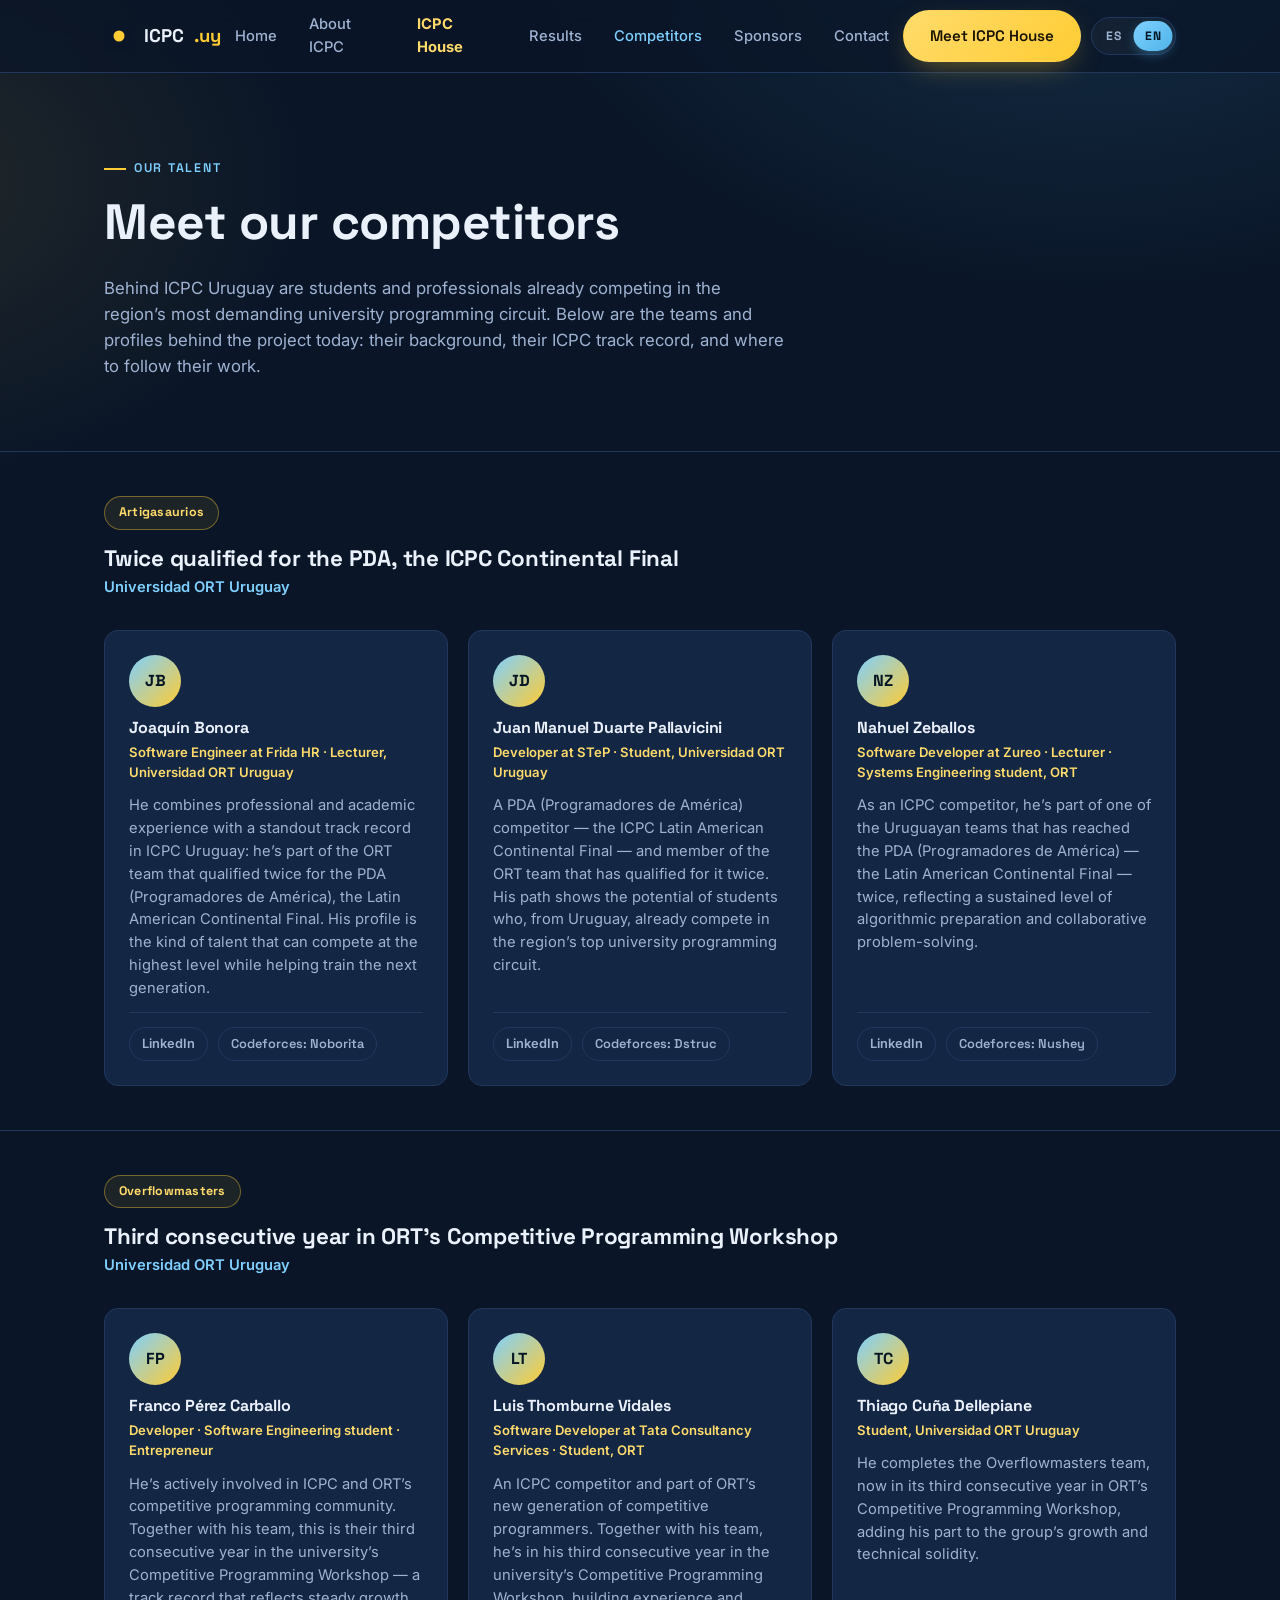
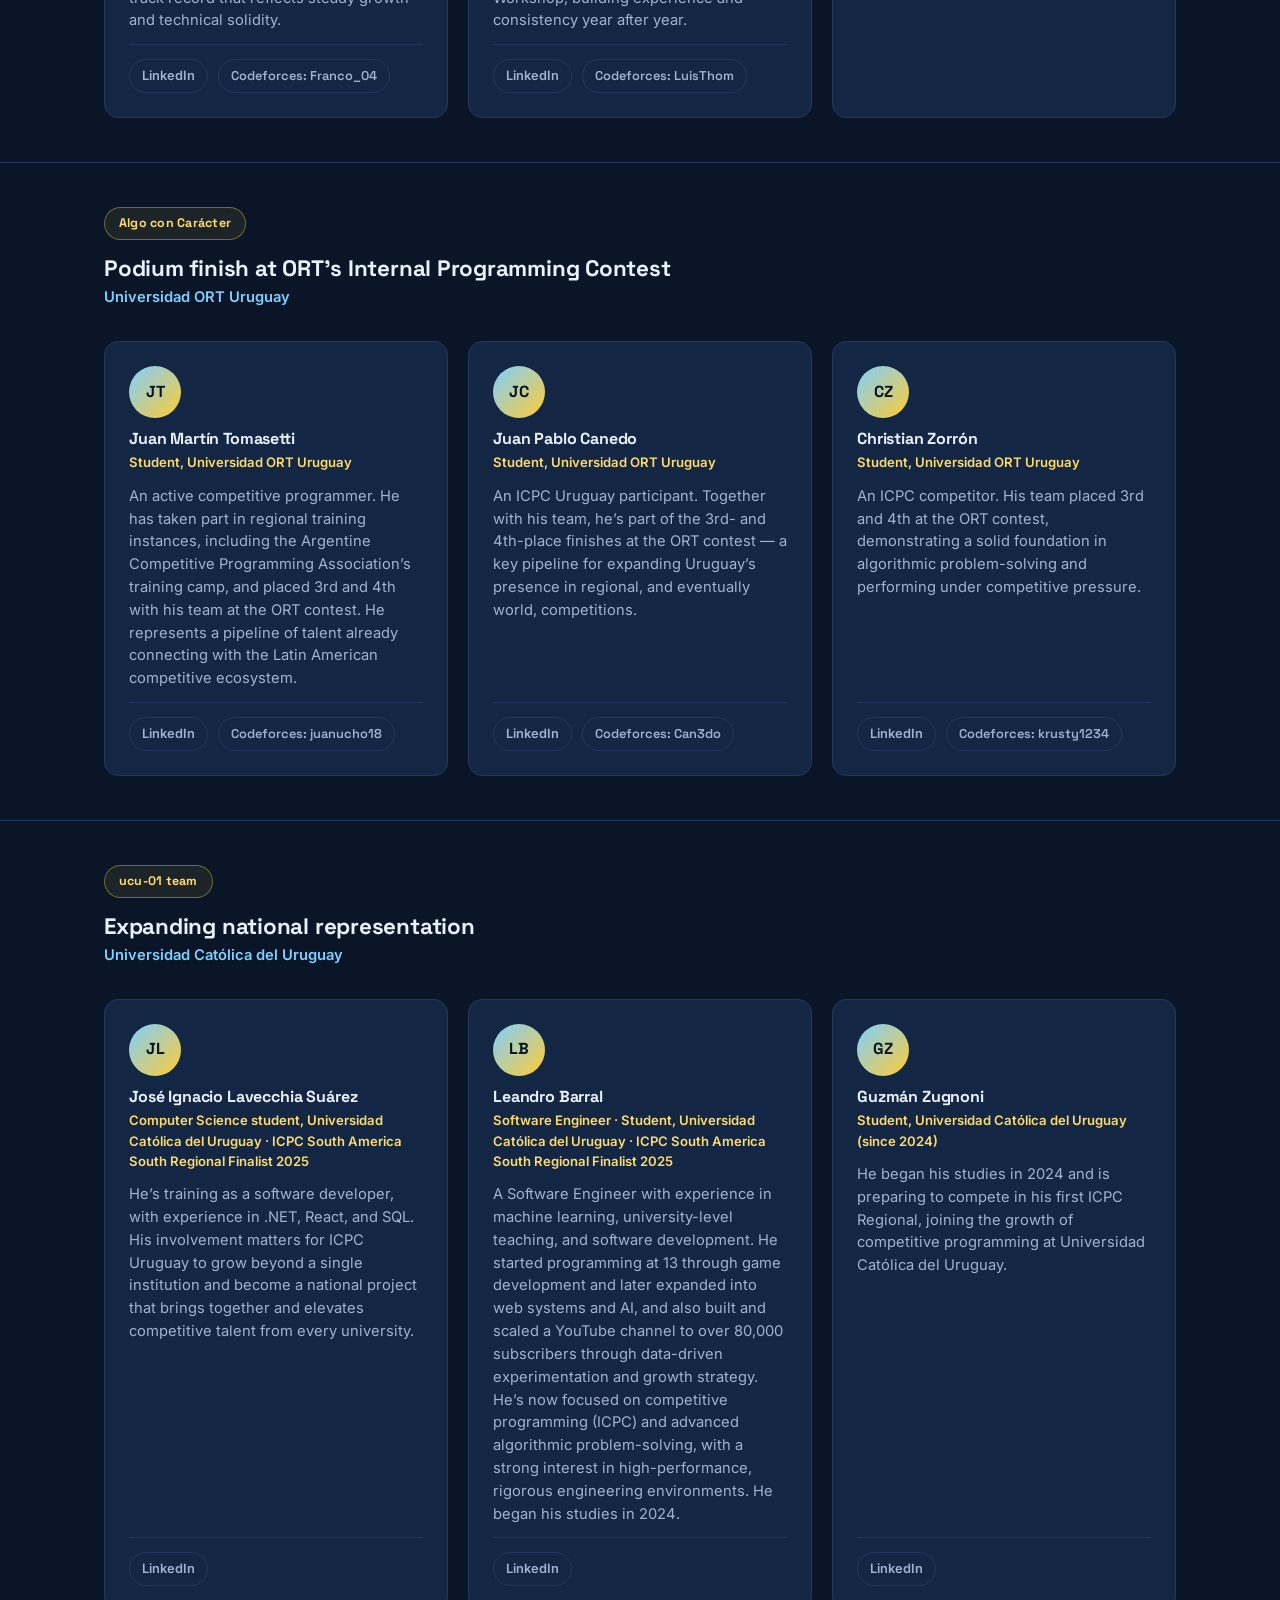
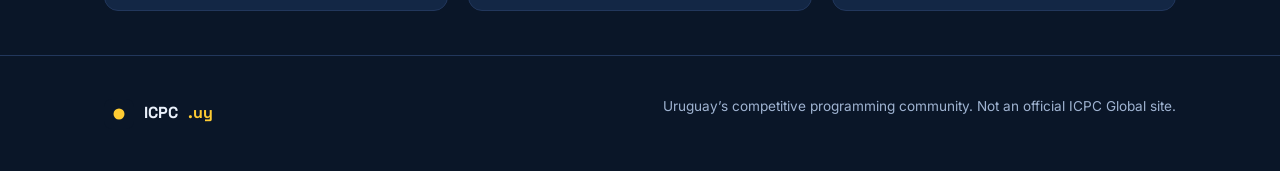
==== commit dbc59e3e: "fix(content): aclarar PDA por perfil, sumar a Thiago y sacar "universidades" del hero - Se quita "PD" ====
--- a/competidores.html
+++ b/competidores.html
@@ -9,7 +9,7 @@
   <link rel="preconnect" href="https://fonts.googleapis.com">
   <link rel="preconnect" href="https://fonts.gstatic.com" crossorigin>
   <link href="https://fonts.googleapis.com/css2?family=Inter:wght@400;500;600;700&family=Space+Grotesk:wght@500;600;700&display=swap" rel="stylesheet">
-  <link rel="stylesheet" href="css/style.css?v=6">
+  <link rel="stylesheet" href="css/style.css?v=7">
 
   <meta property="og:title" content="Competidores — ICPC Uruguay">
   <meta property="og:description" content="Conocé a los equipos y competidores de ICPC Uruguay.">
@@ -70,7 +70,7 @@
         <div class="team-head">
           <span class="team-name">Artigasaurios</span>
           <h3 data-i18n="competitors.teamA.h3">Twice qualified for the PDA, the ICPC Continental Final</h3>
-          <p class="team-tag" data-i18n="competitors.teamA.tag">Universidad ORT Uruguay · PDA = Programadores de América</p>
+          <p class="team-tag" data-i18n="competitors.teamA.tag">Universidad ORT Uruguay</p>
         </div>
 
         <div class="members-grid">
@@ -78,7 +78,7 @@
             <div class="member-avatar">JB</div>
             <h4>Joaquín Bonora</h4>
             <p class="member-role" data-i18n="competitors.bonora.role">Software Engineer at Frida HR · Lecturer, Universidad ORT Uruguay</p>
-            <p class="member-bio" data-i18n="competitors.bonora.bio">He combines professional and academic experience with a standout track record in ICPC Uruguay: he’s part of the ORT team that qualified twice for the PDA, the Latin American Continental Final. His profile is the kind of talent that can compete at the highest level while helping train the next generation.</p>
+            <p class="member-bio" data-i18n="competitors.bonora.bio">He combines professional and academic experience with a standout track record in ICPC Uruguay: he’s part of the ORT team that qualified twice for the PDA (Programadores de América), the Latin American Continental Final. His profile is the kind of talent that can compete at the highest level while helping train the next generation.</p>
             <div class="member-links">
               <a href="https://www.linkedin.com/in/joaquin-bonora/" target="_blank" rel="noopener">LinkedIn</a>
               <a class="cf" data-cf-handle="Noborita" href="https://codeforces.com/profile/Noborita" target="_blank" rel="noopener">Codeforces: Noborita</a>
@@ -89,7 +89,7 @@
             <div class="member-avatar">JD</div>
             <h4>Juan Manuel Duarte Pallavicini</h4>
             <p class="member-role" data-i18n="competitors.duarte.role">Developer at STeP · Student, Universidad ORT Uruguay</p>
-            <p class="member-bio" data-i18n="competitors.duarte.bio">A PDA competitor — the ICPC Latin American Continental Final — and member of the ORT team that has qualified for it twice. His path shows the potential of students who, from Uruguay, already compete in the region’s top university programming circuit.</p>
+            <p class="member-bio" data-i18n="competitors.duarte.bio">A PDA (Programadores de América) competitor — the ICPC Latin American Continental Final — and member of the ORT team that has qualified for it twice. His path shows the potential of students who, from Uruguay, already compete in the region’s top university programming circuit.</p>
             <div class="member-links">
               <a href="https://www.linkedin.com/in/juan-manuel-duarte-pallavicini/" target="_blank" rel="noopener">LinkedIn</a>
               <a class="cf" data-cf-handle="Dstruc" href="https://codeforces.com/profile/Dstruc" target="_blank" rel="noopener">Codeforces: Dstruc</a>
@@ -100,7 +100,7 @@
             <div class="member-avatar">NZ</div>
             <h4>Nahuel Zeballos</h4>
             <p class="member-role" data-i18n="competitors.zeballos.role">Software Developer at Zureo · Lecturer · Systems Engineering student, ORT</p>
-            <p class="member-bio" data-i18n="competitors.zeballos.bio">As an ICPC competitor, he’s part of one of the Uruguayan teams that has reached the PDA — the Latin American Continental Final — twice, reflecting a sustained level of algorithmic preparation and collaborative problem-solving.</p>
+            <p class="member-bio" data-i18n="competitors.zeballos.bio">As an ICPC competitor, he’s part of one of the Uruguayan teams that has reached the PDA (Programadores de América) — the Latin American Continental Final — twice, reflecting a sustained level of algorithmic preparation and collaborative problem-solving.</p>
             <div class="member-links">
               <a href="https://www.linkedin.com/in/nahuel-zeballos/" target="_blank" rel="noopener">LinkedIn</a>
               <a class="cf" data-cf-handle="Nushey" href="https://codeforces.com/profile/Nushey" target="_blank" rel="noopener">Codeforces: Nushey</a>
@@ -110,7 +110,7 @@
       </div>
     </section>
 
-    <!-- EQUIPO: OVERFLOWMASTERS (Franco, Luis + placeholder) -->
+    <!-- EQUIPO: OVERFLOWMASTERS (Franco, Luis, Thiago) -->
     <section class="section team-block">
       <div class="container">
         <div class="team-head">
@@ -142,9 +142,11 @@
             </div>
           </div>
 
-          <div class="member-card is-placeholder">
-            <div class="member-avatar">?</div>
-            <p class="placeholder-label" data-i18n="competitors.memberPlaceholder">Member to be confirmed</p>
+          <div class="member-card">
+            <div class="member-avatar">TC</div>
+            <h4>Thiago Cuña Dellepiane</h4>
+            <p class="member-role" data-i18n="competitors.thiago.role">Student, Universidad ORT Uruguay</p>
+            <p class="member-bio" data-i18n="competitors.thiago.bio">He completes the Overflowmasters team, now in its third consecutive year in ORT’s Competitive Programming Workshop, adding his part to the group’s growth and technical solidity.</p>
           </div>
         </div>
       </div>
@@ -253,8 +255,8 @@
     </div>
   </footer>
 
-  <script src="js/i18n.js?v=6"></script>
-  <script src="js/main.js?v=6"></script>
-  <script src="js/cf-ratings.js?v=6"></script>
+  <script src="js/i18n.js?v=7"></script>
+  <script src="js/main.js?v=7"></script>
+  <script src="js/cf-ratings.js?v=7"></script>
 </body>
 </html>
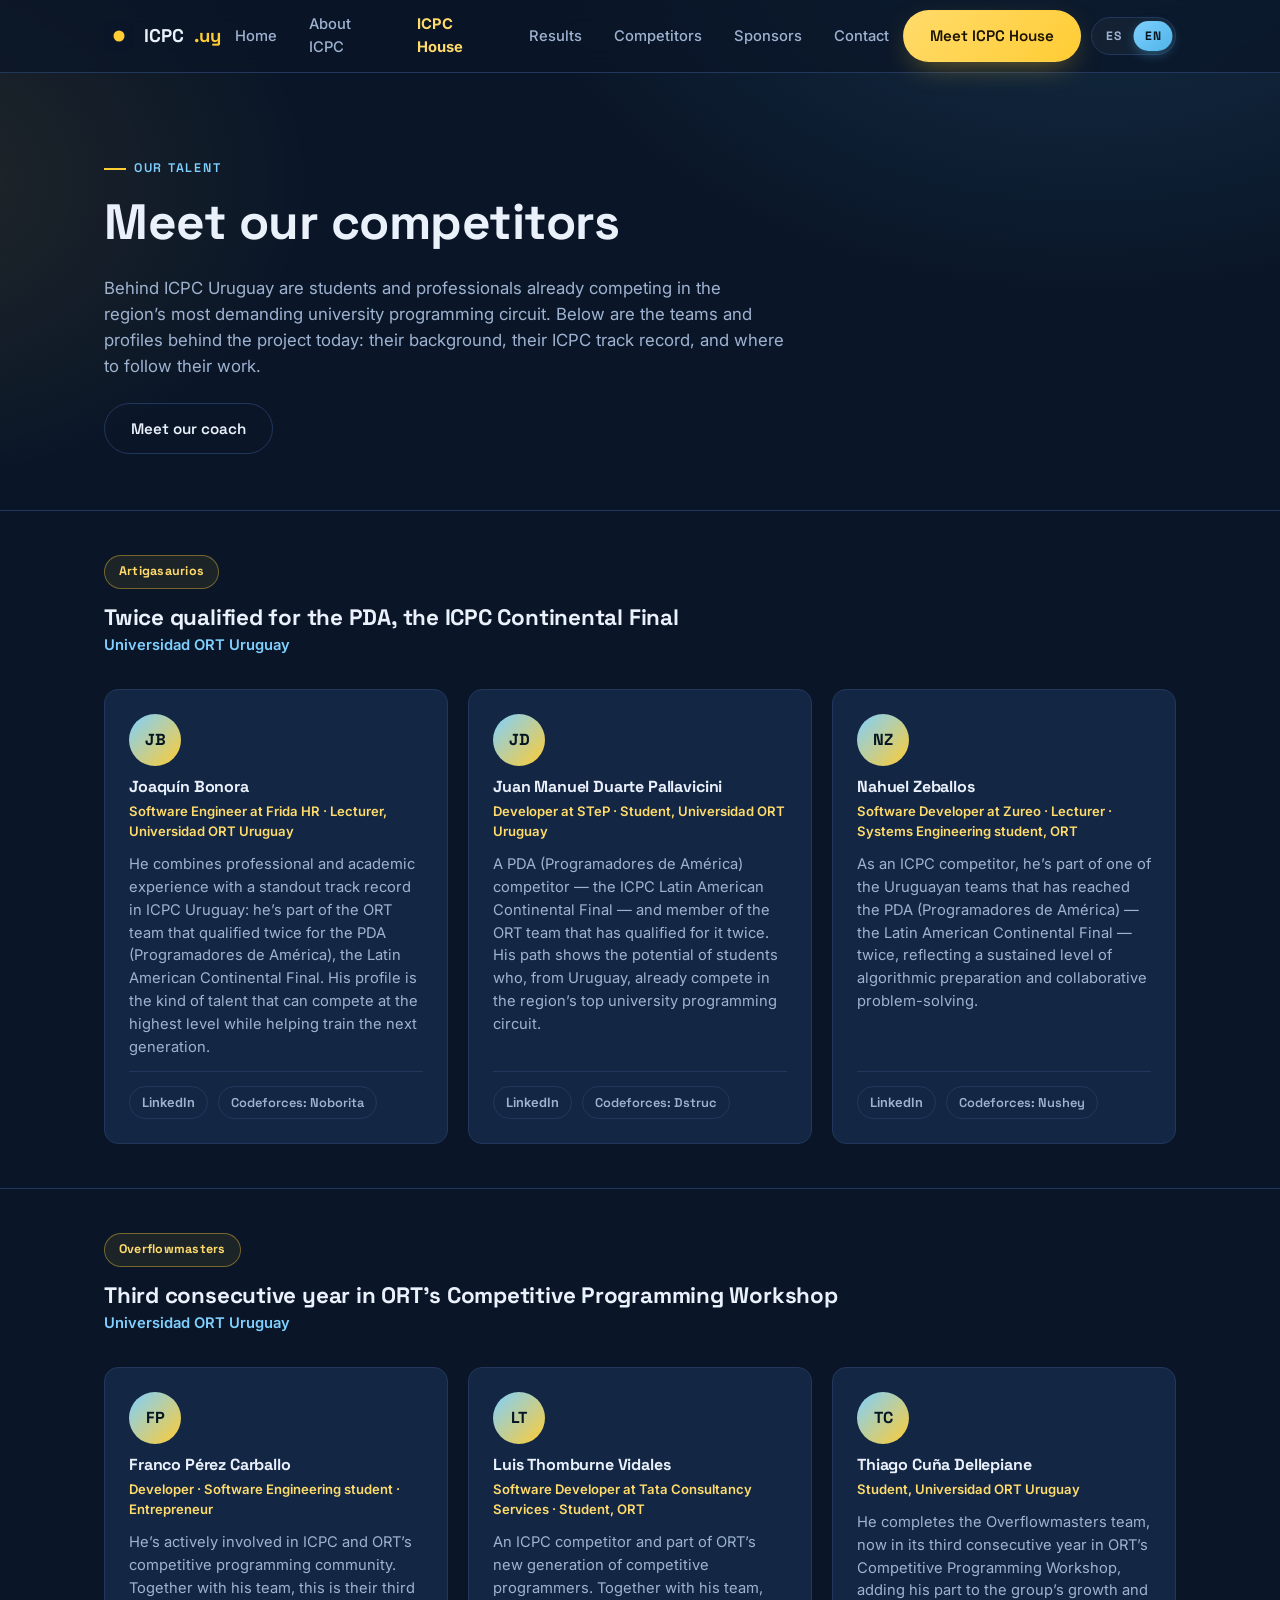
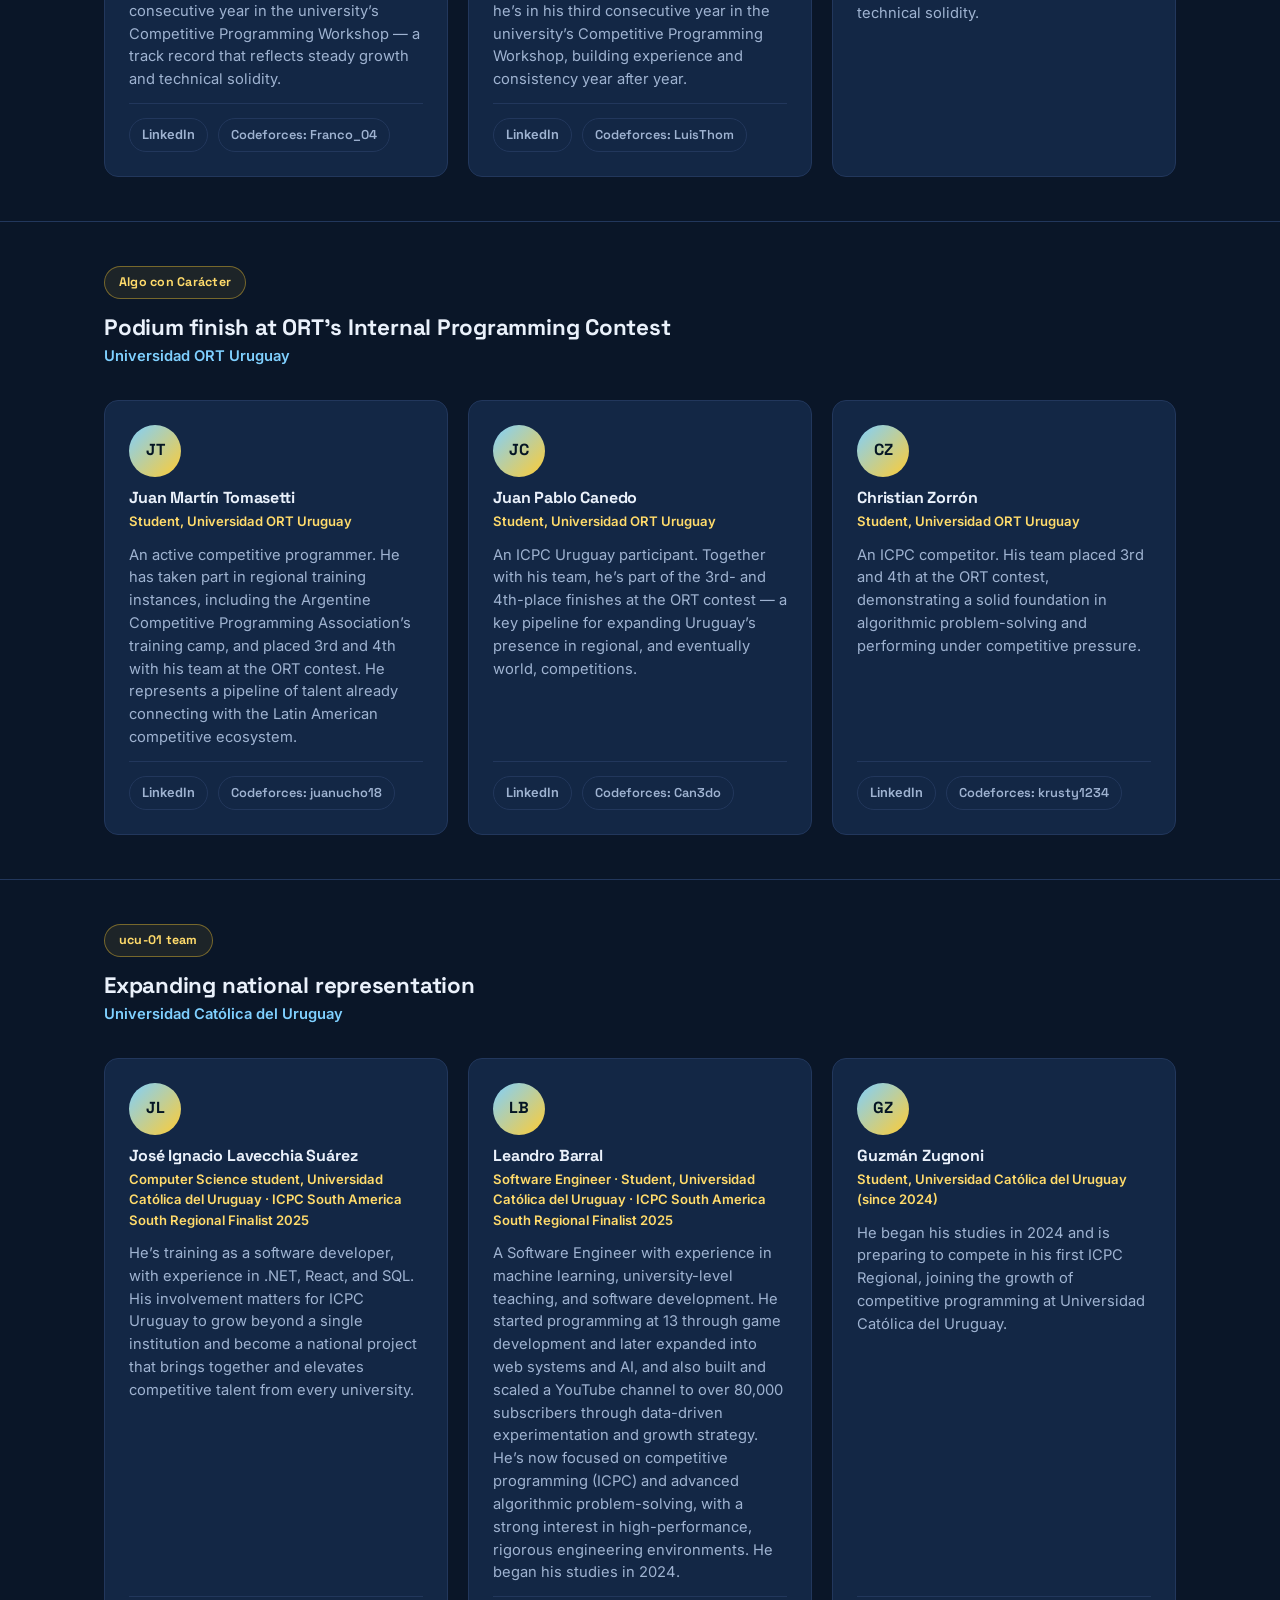
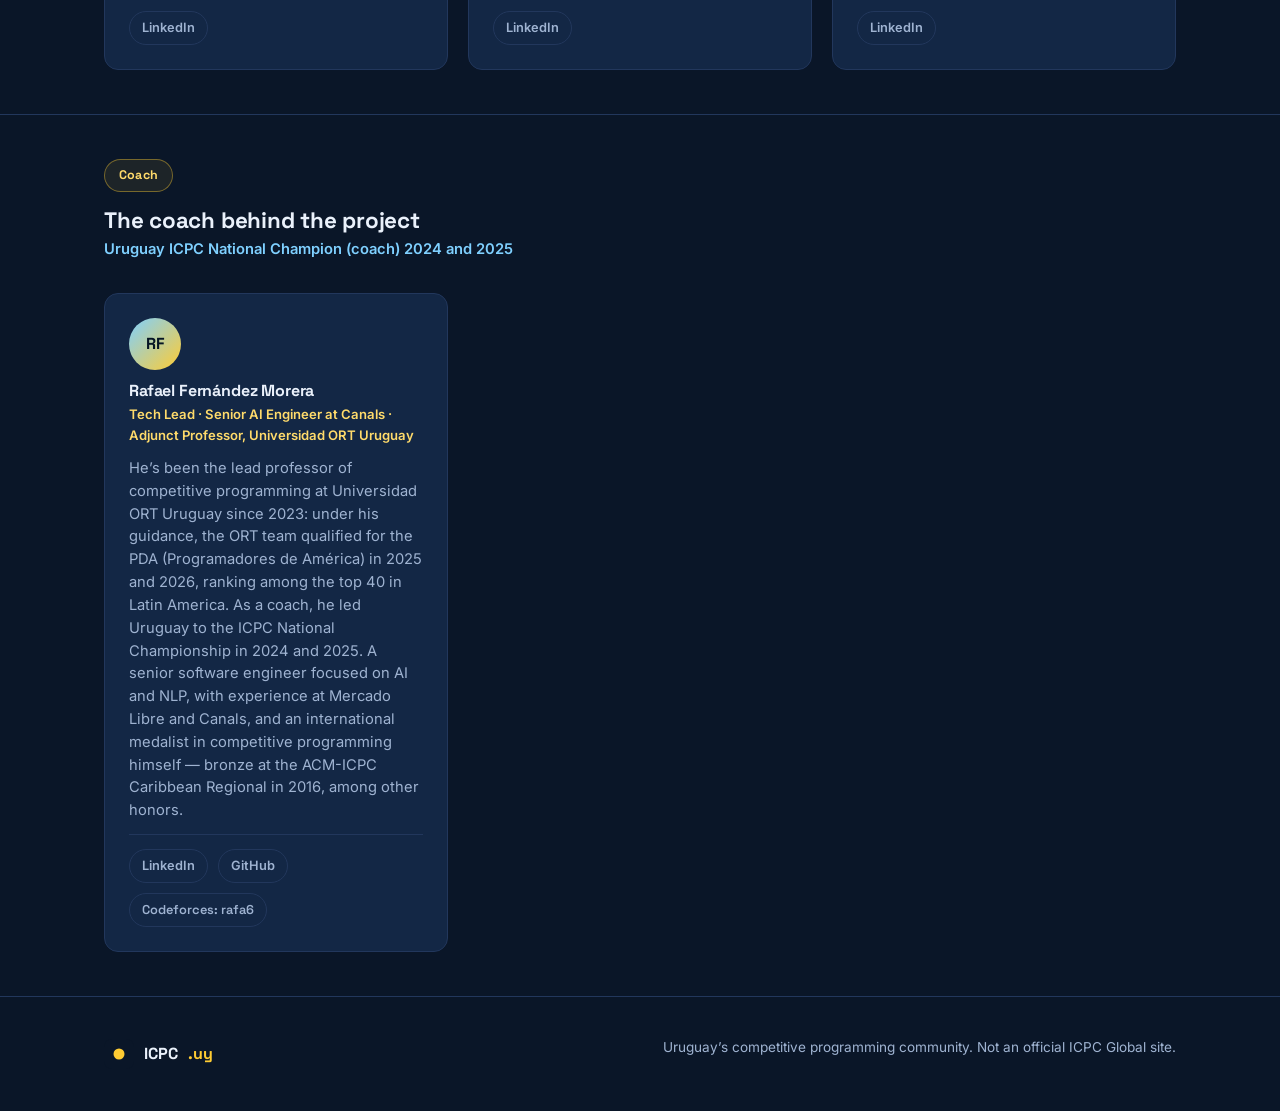
==== commit 164ab10c: "feat(competidores): agregar sección de coach Se agrega Rafael Fernández Morera como coach, al final " ====
--- a/competidores.html
+++ b/competidores.html
@@ -9,7 +9,7 @@
   <link rel="preconnect" href="https://fonts.googleapis.com">
   <link rel="preconnect" href="https://fonts.gstatic.com" crossorigin>
   <link href="https://fonts.googleapis.com/css2?family=Inter:wght@400;500;600;700&family=Space+Grotesk:wght@500;600;700&display=swap" rel="stylesheet">
-  <link rel="stylesheet" href="css/style.css?v=7">
+  <link rel="stylesheet" href="css/style.css?v=8">
 
   <meta property="og:title" content="Competidores — ICPC Uruguay">
   <meta property="og:description" content="Conocé a los equipos y competidores de ICPC Uruguay.">
@@ -61,6 +61,9 @@
         <div class="eyebrow" data-i18n="competitors.eyebrow">Our talent</div>
         <h1 style="font-size:clamp(2.1rem,4.2vw,3.1rem);" data-i18n="competitors.h1">Meet our competitors</h1>
         <p class="page-lede" data-i18n="competitors.lede">Behind ICPC Uruguay are students and professionals already competing in the region’s most demanding university programming circuit. Below are the teams and profiles behind the project today: their background, their ICPC track record, and where to follow their work.</p>
+        <div style="margin-top:24px;">
+          <a href="#coach" class="btn btn-outline" data-i18n="competitors.coachCta">Meet our coach</a>
+        </div>
       </div>
     </section>
 
@@ -235,6 +238,31 @@
             <p class="member-bio" data-i18n="competitors.guzman.bio">He began his studies in 2024 and is preparing to compete in his first ICPC Regional, joining the growth of competitive programming at Universidad Católica del Uruguay.</p>
             <div class="member-links">
               <a href="https://www.linkedin.com/in/guzman-zugnoni/" target="_blank" rel="noopener">LinkedIn</a>
+            </div>
+          </div>
+        </div>
+      </div>
+    </section>
+
+    <!-- COACH -->
+    <section class="section team-block" id="coach">
+      <div class="container">
+        <div class="team-head">
+          <span class="team-name">Coach</span>
+          <h3 data-i18n="competitors.coach.h3">The coach behind the project</h3>
+          <p class="team-tag" data-i18n="competitors.coach.tag">Uruguay ICPC National Champion (coach) 2024 and 2025</p>
+        </div>
+
+        <div class="members-grid">
+          <div class="member-card">
+            <div class="member-avatar">RF</div>
+            <h4>Rafael Fernández Morera</h4>
+            <p class="member-role" data-i18n="competitors.rafael.role">Tech Lead · Senior AI Engineer at Canals · Adjunct Professor, Universidad ORT Uruguay</p>
+            <p class="member-bio" data-i18n="competitors.rafael.bio">He’s been the lead professor of competitive programming at Universidad ORT Uruguay since 2023: under his guidance, the ORT team qualified for the PDA (Programadores de América) in 2025 and 2026, ranking among the top 40 in Latin America. As a coach, he led Uruguay to the ICPC National Championship in 2024 and 2025. A senior software engineer focused on AI and NLP, with experience at Mercado Libre and Canals, and an international medalist in competitive programming himself — bronze at the ACM-ICPC Caribbean Regional in 2016, among other honors.</p>
+            <div class="member-links">
+              <a href="https://www.linkedin.com/in/rfmorera" target="_blank" rel="noopener">LinkedIn</a>
+              <a href="https://github.com/rfmorera" target="_blank" rel="noopener">GitHub</a>
+              <a class="cf" data-cf-handle="rafa6" href="https://codeforces.com/profile/rafa6" target="_blank" rel="noopener">Codeforces: rafa6</a>
             </div>
           </div>
         </div>
@@ -255,8 +283,8 @@
     </div>
   </footer>
 
-  <script src="js/i18n.js?v=7"></script>
-  <script src="js/main.js?v=7"></script>
-  <script src="js/cf-ratings.js?v=7"></script>
+  <script src="js/i18n.js?v=8"></script>
+  <script src="js/main.js?v=8"></script>
+  <script src="js/cf-ratings.js?v=8"></script>
 </body>
 </html>
